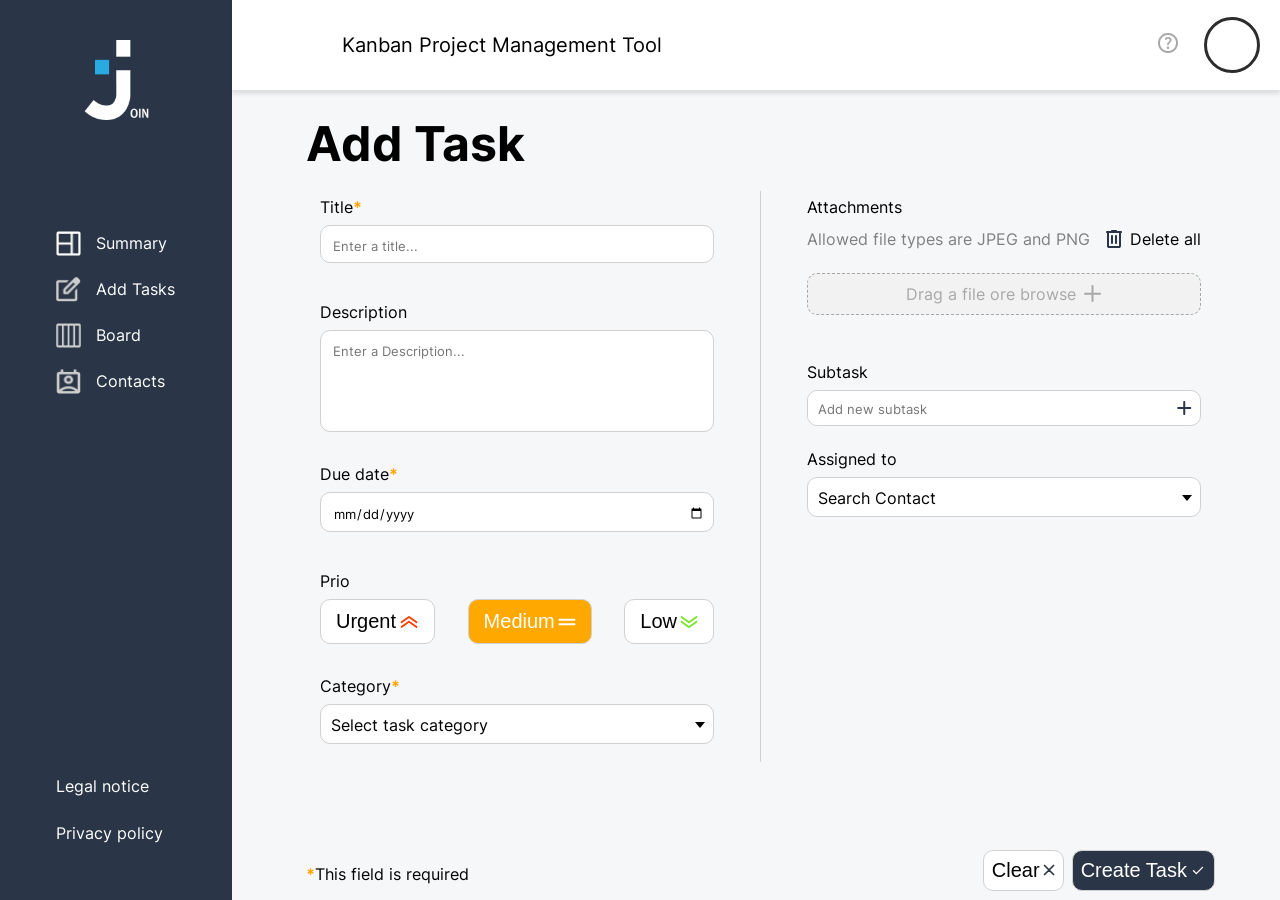
==== addTask.html @ b697b8bb "html tag adjusments" ====
<!DOCTYPE html>
<html lang="en">
<head>
    <meta charset="UTF-8">
    <meta name="viewport" content="width=device-width, initial-scale=1.0">
    <title>Add Task</title>
    <link rel="icon" type="image/x-icon" href="./img/Capa 2.png">
    <link rel="stylesheet" href="./CSS/addTask.css">
    <link rel="stylesheet" href="./CSS/responsiveAddTask.css">
    <link rel="stylesheet" href="./CSS/font.css">
    <link rel="stylesheet" href="./CSS/bluebar.css">
    <link rel="stylesheet" href="./CSS/topbar.css">
    <link rel="stylesheet" href="./CSS/legalPrivacy.css">
    <link rel="stylesheet" href="./CSS/uploadImage.css">
</head>
<body onload="onloadFunction()">
    <footer class="tools-container" w3-include-html="./templates/bluebar.html"></footer>
    <main class="content-container">
        <header class="header-container" w3-include-html="./templates/topbar.html"></header>
        <section class="parent-container">
            <div id="addedToBoard" class="added-to-board d-none">
                <div>Task added to board</div>
                <img src="./img/addTaskImg/board-white.png">
            </div>
            <form onsubmit="validateAndAddTask(); return false" class="main-container-task">
                <div class="aot-task-container">
                    <div class="add-task-title">Add Task</div>
                </div>
                <section class="main-container-task-one-two">
                    <div class="add-task-set-up-one-container">
                        <section class="add-task-set-up-one">
                            <fieldset class="inputs-flex">
                                <label>Title<b style="color: orange;">*</b></label>
                                <input id="taskTitle" placeholder="Enter a title..." minlength="4"
                                       class="task-input-field" onkeyup="clearTitleError()">
                                <div id="correctTitle" class="correct-incorrect"></div>
                            </fieldset>
                            <fieldset class="inputs-flex">
                                <label>Description</label>
                                <textarea style="height: 80px; resize: none;" id="taskDescription"
                                    placeholder="Enter a Description..." minlength="4" class="task-input-field"
                                    id="description"></textarea>
                            </fieldset>
                            <fieldset class="inputs-flex">
                                <label>Due date<b style="color: orange;">*</b></label>
                                <input id="date" type="date" class="task-input-field date" onchange="clearDateError()">
                                <div id="correctDate" class="correct-incorrect"></div>
                            </fieldset>
                            <fieldset class="inputs-flex">
                                <label>Prio</label>
                                <section class="button-prio-width">
                                    <button onclick="addPrioEventListeners(); changeColor(this)" id="urgentButton"
                                        type="button" class="button-prio">
                                        <div class="center">
                                            <div class="button-txt-img">Urgent
                                                <svg class="prio-photos" width="18" height="12" viewBox="0 0 18 12"
                                                    fill="none" xmlns="http://www.w3.org/2000/svg">
                                                    <g clip-path="url(#clip0_75609_16177)">
                                                        <path class="urgentSelected" d="M9.00002 4.75476C9.19945 4.75443 9.39372 4.81633 9.55427 4.93137L17.1228 10.3653C17.2212 10.4361 17.3044 10.525 17.3675 10.627C17.4307 10.7291 17.4725 10.8422 17.4907 10.9599C17.5273 11.1977 17.4654 11.4399 17.3184 11.6333C17.1714 11.8266 16.9514 11.9553 16.7068 11.9909C16.4623 12.0266 16.2131 11.9664 16.0143 11.8234L9.00002 6.7925L1.98577 11.8234C1.8873 11.8942 1.77545 11.9454 1.65662 11.9742C1.53779 12.0029 1.4143 12.0086 1.2932 11.9909C1.1721 11.9733 1.05577 11.9326 0.950844 11.8712C0.845915 11.8099 0.754446 11.729 0.681662 11.6333C0.608878 11.5375 0.556201 11.4288 0.52664 11.3132C0.49708 11.1977 0.491215 11.0776 0.509379 10.9599C0.527545 10.8422 0.569382 10.7291 0.632508 10.627C0.695632 10.525 0.778805 10.4361 0.87728 10.3653L8.44577 4.93137C8.60631 4.81633 8.80059 4.75443 9.00002 4.75476Z" />
                                                        <path class="urgentSelected" d="M9.00002 -0.000121266C9.19945 -0.000455511 9.39372 0.0614475 9.55427 0.176482L17.1228 5.61045C17.3216 5.75336 17.454 5.96724 17.4907 6.20502C17.5273 6.4428 17.4654 6.68501 17.3184 6.87837C17.1714 7.07173 16.9514 7.20039 16.7068 7.23606C16.4623 7.27173 16.2131 7.21147 16.0143 7.06856L9.00002 2.03761L1.98577 7.06856C1.78689 7.21147 1.53777 7.27173 1.2932 7.23606C1.04863 7.20039 0.828657 7.07173 0.681662 6.87837C0.534667 6.68501 0.472695 6.4428 0.509379 6.20502C0.546065 5.96723 0.678402 5.75336 0.87728 5.61044L8.44577 0.176482C8.60631 0.0614474 8.80059 -0.000455546 9.00002 -0.000121266Z" />
                                                    </g>
                                                    <defs>
                                                        <clipPath id="clip0_75609_16177">
                                                            <rect width="17" height="12" fill="white"
                                                                transform="translate(17.5 12) rotate(-180)" />
                                                        </clipPath>
                                                    </defs>
                                                </svg>
                                            </div>
                                        </div>
                                    </button>
                                    <button onclick="addPrioEventListeners(); changeColor(this)" id="mediumButton"
                                        type="button" class="button-prio orange-background mediumSelected">
                                        <div class="center">
                                            <div class="button-txt-img">Medium
                                                <svg width="18" height="8" viewBox="0 0 18 8" fill="none"
                                                    xmlns="http://www.w3.org/2000/svg">
                                                    <path class="mediumSelected" d="M16.5685 7.16658L1.43151 7.16658C1.18446 7.16658 0.947523 7.06773 0.772832 6.89177C0.598141 6.71581 0.5 6.47716 0.5 6.22831C0.5 5.97947 0.598141 5.74081 0.772832 5.56485C0.947523 5.38889 1.18446 5.29004 1.43151 5.29004L16.5685 5.29004C16.8155 5.29004 17.0525 5.38889 17.2272 5.56485C17.4019 5.74081 17.5 5.97947 17.5 6.22831C17.5 6.47716 17.4019 6.71581 17.2272 6.89177C17.0525 7.06773 16.8155 7.16658 16.5685 7.16658Z" />
                                                    <path class="mediumSelected" d="M16.5685 2.7098L1.43151 2.7098C1.18446 2.7098 0.947523 2.61094 0.772832 2.43498C0.598141 2.25902 0.5 2.02037 0.5 1.77152C0.5 1.52268 0.598141 1.28403 0.772832 1.10807C0.947523 0.932105 1.18446 0.833252 1.43151 0.833252L16.5685 0.833252C16.8155 0.833252 17.0525 0.932105 17.2272 1.10807C17.4019 1.28403 17.5 1.52268 17.5 1.77152C17.5 2.02037 17.4019 2.25902 17.2272 2.43498C17.0525 2.61094 16.8155 2.7098 16.5685 2.7098Z" />
                                                </svg>
                                            </div>
                                        </div>
                                    </button>
                                    <button onclick="addPrioEventListeners(); changeColor(this)" id="lowButton"
                                        type="button" class="button-prio">
                                        <div class="center">
                                            <div class="button-txt-img">Low
                                                <svg width="18" height="12" viewBox="0 0 18 12" fill="none"
                                                    xmlns="http://www.w3.org/2000/svg">
                                                    <g clip-path="url(#clip0_75609_16171)">
                                                        <path class="lowSelected" d="M8.99998 7.24524C8.80055 7.24557 8.60628 7.18367 8.44574 7.06863L0.877242 1.63467C0.778768 1.56391 0.695595 1.47498 0.632471 1.37296C0.569347 1.27094 0.527508 1.15784 0.509344 1.0401C0.472658 0.802317 0.53463 0.560105 0.681625 0.366747C0.828621 0.17339 1.0486 0.0447247 1.29317 0.00905743C1.53773 -0.0266099 1.78686 0.0336422 1.98574 0.176559L8.99998 5.2075L16.0142 0.17656C16.1127 0.105795 16.2245 0.0545799 16.3434 0.02584C16.4622 -0.00289994 16.5857 -0.00860237 16.7068 0.00905829C16.8279 0.0267189 16.9442 0.0673968 17.0492 0.128769C17.1541 0.190142 17.2456 0.271007 17.3183 0.366748C17.3911 0.462489 17.4438 0.571231 17.4734 0.686765C17.5029 0.802299 17.5088 0.922362 17.4906 1.0401C17.4725 1.15784 17.4306 1.27094 17.3675 1.37296C17.3044 1.47498 17.2212 1.56391 17.1227 1.63467L9.55423 7.06863C9.39369 7.18367 9.19941 7.24557 8.99998 7.24524Z" />
                                                        <path class="lowSelected" d="M8.99998 12.0001C8.80055 12.0005 8.60628 11.9386 8.44574 11.8235L0.877242 6.38955C0.678366 6.24664 0.546029 6.03276 0.509344 5.79498C0.472658 5.5572 0.53463 5.31499 0.681625 5.12163C0.828621 4.92827 1.0486 4.79961 1.29317 4.76394C1.53773 4.72827 1.78686 4.78853 1.98574 4.93144L8.99998 9.96239L16.0142 4.93144C16.2131 4.78853 16.4622 4.72827 16.7068 4.76394C16.9514 4.79961 17.1713 4.92827 17.3183 5.12163C17.4653 5.31499 17.5273 5.5572 17.4906 5.79498C17.4539 6.03276 17.3216 6.24664 17.1227 6.38956L9.55423 11.8235C9.39369 11.9386 9.19941 12.0005 8.99998 12.0001Z" />
                                                    </g>
                                                    <defs>
                                                        <clipPath id="clip0_75609_16171">
                                                            <rect width="17" height="12" fill="white"
                                                                transform="translate(0.5)" />
                                                        </clipPath>
                                                    </defs>
                                                </svg>
                                            </div>
                                        </div>
                                    </button>
                                </section>
                            </fieldset>
                            <fieldset class="inputs-flex">
                                <label>Category<b style="color: orange;">*</b></label>
                                <div class="drop-down pointer">
                                    <div class="select" id="selectCategoryContainer">
                                        <span class="selected" id="selectCategory">Select task category</span>
                                        <div class="caret"></div>
                                    </div>
                                    <ul class="menu" id="categoryMenu">
                                        <li onclick="selectCategory('Technical Task')">Technical Task</li>
                                        <li onclick="selectCategory('User Story')">User Story</li>
                                        <li onclick="selectCategory('Design')">Design</li>
                                    </ul>
                                </div>
                                <div id="correctCategory" class="correct-incorrect"></div>
                            </fieldset>
                        </section>
                    </div>
                    <div class="seperate-container">
                    </div>
                    <div class="add-task-set-up-two-container">
                    <section class="add-task-set-up-two">
                        <fieldset class="inputs-flex">
                            <section>
                                <label>Attachments</label>
                                <div class="attachments-info">
                                    <p>Allowed file types are JPEG and PNG</p>
                                    <div class="delete-img-cotainer" onclick="deleteAllImages()">
                                        <img src="./img/delete_img.svg">
                                        <d class="attachments-delete">Delete all</d>
                                    </div>
                                </div>
                            </section>
                                <input id="fileUpload" type="file" class="none" accept="image/*"> 
                                <div class="drop-area" id="dropZone">
                                    <d>Drag a file ore browse</d>
                                    <img class="plus-button" src="./img/plus.svg" onclick="fileUpload.click()">
                                </div>
                                <fieldset class="inputs-flex" id="gallery"></fieldset>
                            </section>         
                            <fieldset class="inputs-flex">
                                <label>Subtask</label>
                                <section class="input-with-img">
                                    <div style="display: flex; align-items: center; width: 100%;">
                                        <input placeholder="Add new subtask" class="task-input-with-img"
                                            oninput="onInputChange()" id="inputFieldSubtask">
                                        <img src="./img/addTaskImg/plus.svg" class="input-field-svg" id="plusImg">
                                    </div>
                                    <div class="check-cross-position" id="closeOrAccept">
                                        <button type="button" class="button-transparacy">
                                            <img onclick="clearSubtaskInput()" src="./img/addTaskImg/close.svg"
                                                class="subtaskButtons" alt="close">
                                        </button>
                                        <button type="button" class="button-transparacy">
                                            <img onclick="addSubtask()" src="./img/addTaskImg/checkBlack.svg"
                                                class="subtaskButtons" alt="accept">
                                        </button>
                                    </div>
                                </section>
                                <div class="subtask-container" id="subtasksContainer"></div>
                            </fieldset>
                            <fieldset class="inputs-flex">
                                <label>Assigned to</label>
                                <div class="drop-down pointer">
                                    <div class="select">
                                        <span class="selected" id="selectContact">Search Contact</span>
                                        <div class="caret"></div>
                                    </div>
                                    <ul class="menu" id="contactList"></ul>
                                </div>
                                <div class="bubble-setup">
                                    <div id="contactsDisplayBubble" class="assigned-contacts-container"></div>
                                </div>
                            </fieldset>
                        </fieldset>
                    </div>
                </section>
                <section class="button-end-process-container">
                    <span><b style="color: orange;">*</b>This field is required</span>
                    <div class="creat-and-close-buttons">
                        <button type="button" class="color-white-button clear-button" onclick="removeAllInput()">
                            <div class="button-txt-img">Clear<img src="./img/addTaskImg/close.svg" class="close-svg">
                            </div>
                        </button>
                        <button id="addTaskButton" class="color-blue-button" type="submit">
                            <div class="button-txt-img">Create Task <img src="./img/addTaskImg/check.svg" class="check-svg">
                            </div>
                        </button>
                    </div>
                </section>
            </form>
        </section>
    </main>
    <section id="imageModal" class="image-modal">
        <span id="closeModal">&times;</span>
        <div class="image-container-modal">
            <img id="modalImage">
            <div class="modal-controls">
                <div>
                    <div class="modal-info"></div>
                    <div class="modal-buttons">
                        <img class="prev-img-modal" src="./img/arrow_right.png" alt="Delete" onclick="prevImage()">
                        <img class="traschcan-img-modal" src="./img/trash.svg" alt="Delete" onclick="deleteCurrentImage()">
                        <img class="next-img-modal" src="./img/arrow_left.png" alt="Delete" onclick="nextImage()">
                    </div>
                </div>
                <div class="image-info">
                    <p>Name: <span id="modalImageName"></span></p> 
                    <p>Size: <span id="modalImageSize"></span></p>
                </div>
            </div>
        </div>
    </section>
</body>
<script src="./JS/storage.js"></script>
<script src="./JS/include.js"></script>
<script src="./JS/logout.js"></script>
<script src="./JS/topbar.js"></script>  
<script src="./JS/addTaskEventlistener.js"></script>
<script src="./JS/addTask.js"></script>
<script src="./JS/addTaskHtml.js"></script>
<script src="./JS/summary.js"></script>
<script src="./JS/uploadImage.js"></script>
</html>
---- CSS/addTask.css ----
body {
    margin: 0px;
    padding: 0px;
    background-color: rgb(246, 247, 249);
    background-color: rgb(246, 247, 249);
    display: flex;
    font-family: "Inter", sans-serif;
    box-sizing: border-box;
}

.assign-contact-checkbox {
    appearance: none;
    -webkit-appearance: none;
    -moz-appearance: none;
    width: 16px;
    height: 16px;
    background-color: white;
    border: 2px solid #2A3647;
    border-radius: 4px;
    cursor: pointer;
    position: relative;
    display: inline-block;
}

.assign-contact-checkbox:checked {
    background-color: #2A3647;
    border: 2px solid white;
}

.assign-contact-checkbox:checked::after {
    content: "";
    position: absolute;
    bottom: 2px;
    left: 6px;
    width: 6px;
    height: 15px;
    border: solid white;
    border-width: 0 2px 2px 0;
    transform: rotate(45deg);
}

.content-container {
    height: 100vh;
    width: calc(100vw - 232px);
    margin-left: 232px;
}

.parent-container {
    box-sizing: border-box;
    background-color: #F6F7F8;
    height: 90%;
    display: flex;
    justify-content: center;
}

.main-container-task {
    width: 100%;
    display: flex;
    flex-direction: column;
    gap: 18px;
}

.added-to-board {
    background-color: #2A3547;
    color: white;
    border-radius: 20px;
    height: 74px;
    position: absolute;
    top: 45%;
    z-index: 1;
    display: flex;
    align-items: center;
    width: 300px;
    justify-content: center;
    gap: 16px;
    font-size: 20px;
}

.added-to-board img {
    width: 22px;
    height: 26px;
}

.aot-task-container {
    width: 80%;
    height: 15%;
    display: flex;
    align-items: center;
    margin: 24px 65px 0 74px;
}

.aot-task-container-small {
    margin: 24px 0 32px 46px;
}

.inputs-flex {
    display: flex;
    flex-direction: column;
    gap: 8px;
}

.main-container-task-one-two,
.main-container-task-one-two-small {
    display: flex;
    gap: 32px;
    margin: 0 65px 0 74px;
}

.button-end-process-container,
.button-end-process-container-small {
    box-sizing: border-box;
    height: 10%;
    display: flex;
    align-items: center;
    justify-content: space-between;
    margin: 70px 65px 24px 74px;
}

.button-end-process-container-small {
    margin: 0px 65px 0px 74px;
    height: 70px;
}

.add-task-set-up-one-container {
    width: 50%;
    display: flex;
    gap: 16px
}

.seperate-container {
    background-color: rgb(209, 209, 209);
    width: 1px;
}

.add-task-set-up-two-container {
    width: 50%;
}

.add-task-title {
    font-size: 48px;
    font-weight: 700;
}

.add-task-set-up-one {
    width: 100%;
    display: flex;
    flex-direction: column;
    gap: 16px;
}

.task-input-field {
    padding: 12px 8px 8px 12px;
    border-radius: 10px;
    border: 1px solid rgb(209, 209, 209);
    font-family: 'Inter';
}

.add-task-set-up-two {
    width: 100%;
    display: flex;
    flex-direction: column;
    gap: 24px;
}

.button-prio-width {
    width: 100%;
    display: flex;
    justify-content: space-between;
    flex-wrap: wrap;
}

.button-prio {
    background-color: white;
    padding: 10px 15px 10px 15px;
    border: 1px solid rgb(209, 209, 209);
    border: 1px solid rgb(209, 209, 209);
    border-radius: 10px;
    cursor: pointer;
    gap: 8px;
    min-width: 88px;

}

.pointer {
    cursor: pointer;
}

.prio-photos {
    width: 20px;
}

.center {
    display: flex;
    align-items: center;
    justify-content: center;
}

.button-txt-img {
    display: flex;
    align-items: center;
    gap: 3px;
    font-size: clamp(1rem, 0.585rem + 1.329vi, 1.25rem);
}

.color-blue-button:hover {
    background-color: #29ABE2;
    box-shadow: 0px 4px 4px 0px rgba(0, 0, 0, 0.2);
}

.color-white-button {
    background-color: white;
    color: black;
    border: 1px solid rgb(209, 209, 209);
    border: 1px solid rgb(209, 209, 209);
    padding: 8px 8px 8px 8px;
    cursor: pointer;
    border-radius: 10px;
}

.color-blue-button {
    background-color: rgb(42, 54, 71);
    background-color: rgb(42, 54, 71);
    color: white;
    border: 1px solid rgb(209, 209, 209);
    border: 1px solid rgb(209, 209, 209);
    padding: 8px 8px 8px 8px;
    cursor: pointer;
    border-radius: 10px;
    border-radius: 10px;
}

.color-white-button:hover {
    border-color: #29ABE2;
    box-shadow: 0px 4px 4px 0px rgba(0, 0, 0, 0.2);
}

.check-svg {
    width: 16px;
}

.close-svg {
    width: 12px;
}

.bubble-setup {
    display: flex;
}

.drop-down {
    position: relative;
}

.drop-down * {
    box-sizing: border-box;
}

.select {
    background-color: rgb(255, 255, 255);
    padding: 10px 8px 8px 10px;
    border-radius: 10px;
    border: 1px solid rgb(209, 209, 209);
    border: 1px solid rgb(209, 209, 209);
    display: flex;
    justify-content: space-between;
    align-items: center;
}

.caret {
    width: 0;
    height: 0px;
    border-left: 5px solid transparent;
    border-right: 5px solid transparent;
    border-top: 6px solid rgb(0, 0, 0);
}

.createRotate {
    transform: rotate(180deg);
}

.menu {
    list-style: none;
    padding: 0.2em 0.5em;
    border: 1px solid rgb(209, 209, 209);
    border: 1px solid rgb(209, 209, 209);
    box-shadow: 0 0.5em 1em rgba(0, 0, 0, 0.2);
    border-radius: 10px;
    color: rgb(0, 0, 0);
    position: absolute;
    top: 2.43em;
    width: 100%;
    background-color: rgb(255, 255, 255);
    display: none;
    transition: 0.5s;
    z-index: 1;
    overflow-y: auto;
    max-height: 164px;
}

.selectClicked {
    box-shadow: 0 0.5em 1em rgba(0, 0, 0, 0.2)
}

.menu li {
    cursor: pointer;
}

.menu li:hover {
    background-color: rgba(0, 0, 0, 0.021);
}

.active {
    background: rgba(235, 234, 234, 0.87);
}

.menu-open {
    display: block;
    opacity: 1;
    min-height: 96px;
}

::-webkit-scrollbar {
    width: 4px;
    border-radius: 4px;
}

::-webkit-scrollbar-track {
    background: #F6F7F8;
}

::-webkit-scrollbar-thumb {
    background: #A8A8A8;
    border-radius: 4px;
}

::-webkit-scrollbar-thumb:hover {
    background: #29ABE2;
    border-radius: 4px;
}

.input-with-img {
    border-radius: 10px;
    background-color: rgb(255, 255, 255);
    border: 1px solid rgb(209, 209, 209);
    border: 1px solid rgb(209, 209, 209);
    display: flex;
    align-items: center;
}

.input-with-img:focus-within {
    border: solid 2px black;
}

.task-input-with-img {
    width: 96%;
    padding: 10px 8px 8px 10px;
    border-radius: 10px;
    border-width: 0px 0px 0px 0px;
    outline: unset;
    font-family: 'Inter';
}

.input-field-svg {
    margin-right: 2%;
}

.check-cross-position {
    width: 80px;
    display: flex;
    flex-direction: row;
    align-items: center;
    justify-content: center;
    display: none;
}

.subtaskButtons {
    cursor: pointer;
}

.button-transparacy {
    background-color: transparent;
    border: transparent;
}

.name-initial {
    display: flex;
    align-items: center;
    gap: 4px;
    margin-top: 2px;
    margin-bottom: 2px;
}

.contact-boarder,
.contact-boarder-edittask {
    margin-bottom: 2px;
    display: flex;
    justify-content: space-between;
    align-items: center;
    box-sizing: border-box;
    padding: 6px;
    border-radius: 6px;
}

.contact-boarder:hover,
.contact-boarder-edittask:hover {
    background-color: lightgrey;
}

.circle-initial,
.circle-initial-edittask {
    width: 30px;
    height: 30px;
    border-radius: 16px;
    display: flex;
    justify-content: center;
    align-items: center;
    border: 2px solid white;
}

.initial-style {
    color: white;
    font-size: 12px;
}

.initial-centering {
    display: flex;
    justify-content: center;
    align-items: center;
}

.subtask-container {
    overflow: auto;
}

.subtask-Txt {
    cursor: pointer;
    width: 95%;
    margin: 2px;
    display: flex;
    gap: 8px;
    justify-content: space-between;
}

.subtask-Txt:hover {
    background-color: rgba(0, 0, 0, 0.04);
}

.bubble-initial {
    width: 30px;
    height: 30px;
    border-radius: 16px;
    display: flex;
    justify-content: center;
    align-items: center;
}

.creat-and-close-buttons {
    display: flex;
    gap: 8px;
    margin-bottom: 8px;
}

.assigned-contacts-container {
    display: flex;
    gap: 8px;
}

.subtask-Txt .delete-edit {
    opacity: 0;
    transition: opacity 0.2s ease;
}

.subtask-Txt:hover .delete-edit {
    opacity: 1;
}

.lowSelected,
.lowSelectedEdit {
    background-color: rgb(122, 226, 41);
    color: #FFFFFF;

}

.mediumSelected,
.mediumSelectedEdit {
    background-color: rgb(255, 168, 0);
    color: #FFFFFF;

}

.urgentSelected,
.urgentSelectedEdit {
    background-color: rgb(255, 61, 0);
    color: #FFFFFF;
}

.button-prio svg .urgentSelected {
    fill: #FF3D00;
}

.button-prio svg .mediumSelected {
    fill: rgb(255, 168, 0);
}

.button-prio svg .lowSelected {
    fill: rgb(122, 226, 41);
}

.button-prio.urgentSelected svg .urgentSelected,
.button-prio.mediumSelected svg .mediumSelected,
.button-prio.lowSelected svg .lowSelected {
    fill: #FFFFFF;
}

.orange-background {
    background-color: rgb(255, 168, 0);
    color: white;
}

.correct-incorrect {
    font-size: 12px;
}

fieldset {
    border: none;
}

@media(max-width: 531px) {
    .button-prio-width {
        justify-content: space-evenly;
        margin: 1px;
    }
}

@media(max-width: 350px) {
    .button-prio-width {
        flex-wrap: nowrap;
    }
}
---- CSS/responsiveAddTask.css ----
@media (max-width: 1200px) {
    .attachments-info {
        flex-direction: column;
        align-items: flex-start;
    }
}

@media (max-width: 1024px) {
    .parent-container {
        width: 100vw;
    }

    .button-end-process-container {
        margin-bottom: 10%;
    }
}

@media (max-width: 900px) {
    .main-container-task-one-two {
        margin-bottom: unset;
        margin-top: unset;
        align-items: flex-start;
        width: unset;
        flex-direction: column;
        justify-content: flex-start;
        height: calc(100vh - 54%);
        overflow-x: scroll;
        padding: 0 16px;
        margin: unset;
    }

    .main-container-task-one-two-small {
        flex-direction: column;
        margin: 0 48px !important;
        gap: unset !important;
    }

    .button-end-process-container {
        position: sticky;
        bottom: 10%;
        padding-left: 12px;
        padding-right: 12px;
        background-color: #F6F7F8;
        margin: unset;
        flex-direction: column;
    }

    .add-task-set-up-one-container,
    .add-task-set-up-two-container {
        width: 100% !important;
    }

    .aot-task-container {
        margin: 24px 16px 0;
        width: unset;
    }

    .aot-task-container-small {
        width: unset;
        height: unset;
        margin: 32px 0 32px 32px;
    }

    .seperate-container {
        display: none;
    }
}
---- CSS/font.css ----
/* inter-100 - latin */
@font-face {
    font-display: swap;
    /* Check https://developer.mozilla.org/en-US/docs/Web/CSS/@font-face/font-display for other options. */
    font-family: 'Inter';
    font-style: normal;
    font-weight: 100;
    src: url('./fonts/inter-v13-latin-100.woff2') format('woff2');
    /* Chrome 36+, Opera 23+, Firefox 39+, Safari 12+, iOS 10+ */
}

/* inter-200 - latin */
@font-face {
    font-display: swap;
    /* Check https://developer.mozilla.org/en-US/docs/Web/CSS/@font-face/font-display for other options. */
    font-family: 'Inter';
    font-style: normal;
    font-weight: 200;
    src: url('./fonts/inter-v13-latin-200.woff2') format('woff2');
    /* Chrome 36+, Opera 23+, Firefox 39+, Safari 12+, iOS 10+ */
}

/* inter-300 - latin */
@font-face {
    font-display: swap;
    /* Check https://developer.mozilla.org/en-US/docs/Web/CSS/@font-face/font-display for other options. */
    font-family: 'Inter';
    font-style: normal;
    font-weight: 300;
    src: url('./fonts/inter-v13-latin-300.woff2') format('woff2');
    /* Chrome 36+, Opera 23+, Firefox 39+, Safari 12+, iOS 10+ */
}

/* inter-regular - latin */
@font-face {
    font-display: swap;
    /* Check https://developer.mozilla.org/en-US/docs/Web/CSS/@font-face/font-display for other options. */
    font-family: 'Inter';
    font-style: normal;
    font-weight: 400;
    src: url('./fonts/inter-v13-latin-regular.woff2') format('woff2');
    /* Chrome 36+, Opera 23+, Firefox 39+, Safari 12+, iOS 10+ */
}

/* inter-500 - latin */
@font-face {
    font-display: swap;
    /* Check https://developer.mozilla.org/en-US/docs/Web/CSS/@font-face/font-display for other options. */
    font-family: 'Inter';
    font-style: normal;
    font-weight: 500;
    src: url('./fonts/inter-v13-latin-500.woff2') format('woff2');
    /* Chrome 36+, Opera 23+, Firefox 39+, Safari 12+, iOS 10+ */
}

/* inter-600 - latin */
@font-face {
    font-display: swap;
    /* Check https://developer.mozilla.org/en-US/docs/Web/CSS/@font-face/font-display for other options. */
    font-family: 'Inter';
    font-style: normal;
    font-weight: 600;
    src: url('./fonts/inter-v13-latin-600.woff2') format('woff2');
    /* Chrome 36+, Opera 23+, Firefox 39+, Safari 12+, iOS 10+ */
}

/* inter-700 - latin */
@font-face {
    font-display: swap;
    /* Check https://developer.mozilla.org/en-US/docs/Web/CSS/@font-face/font-display for other options. */
    font-family: 'Inter';
    font-style: normal;
    font-weight: 700;
    src: url('./fonts/inter-v13-latin-700.woff2') format('woff2');
    /* Chrome 36+, Opera 23+, Firefox 39+, Safari 12+, iOS 10+ */
}

/* inter-800 - latin */
@font-face {
    font-display: swap;
    /* Check https://developer.mozilla.org/en-US/docs/Web/CSS/@font-face/font-display for other options. */
    font-family: 'Inter';
    font-style: normal;
    font-weight: 800;
    src: url('./fonts/inter-v13-latin-800.woff2') format('woff2');
    /* Chrome 36+, Opera 23+, Firefox 39+, Safari 12+, iOS 10+ */
}

/* inter-900 - latin */
@font-face {
    font-display: swap;
    /* Check https://developer.mozilla.org/en-US/docs/Web/CSS/@font-face/font-display for other options. */
    font-family: 'Inter';
    font-style: normal;
    font-weight: 900;
    src: url('./fonts/inter-v13-latin-900.woff2') format('woff2');
    /* Chrome 36+, Opera 23+, Firefox 39+, Safari 12+, iOS 10+ */
}
---- CSS/bluebar.css ----
.tools-container {
    width: 232px;
    height: 100vh;
    position: fixed;
    background-color: #2A3647;
    display: flex;
    flex-direction: column;
    align-items: center;
    padding-top: 40px;
    font-size: 16px;
    font-weight: 400;
    color: white;
    box-sizing: border-box;
    z-index: 2;
}


.join-icon {
    width: 65px;
    height: 80px;
    margin-bottom: 100px;
}


.tools-box {
    display: flex;
    justify-content: center;
    width: 100%;
}


.menu-tools-container {
    box-sizing: border-box;
    width: 100%;
    display: flex;
    flex-direction: column;
}


.menu-tool {
    color: white;
    box-sizing: border-box;
    display: flex;
    gap: 15px;
    align-items: center;
    height: 46px;
    text-decoration: none;
}

.menu-tool img {
    padding-left: 56px;
}


.menu-tool:hover,
.menu-tool-bottom:hover {
    background-color: #091931;
    cursor: pointer;
}

.menu-tool-bottom {
    height: 35px;
    padding-left: 56px;
    display: flex;
    align-items: center;
}

.menu-img {
    width: 25px;
    height: 25px;
}


.policy-container {
    box-sizing: border-box;
    display: flex;
    flex-direction: column;
    align-items: center;
    justify-content: flex-end;
    padding-bottom: 50px;
    gap: 12px;
    color: rgba(168, 168, 168, 1);
    font-weight: 400;
    font-size: 16px;
    width: 100%;
    flex: 1;
}

a {
    text-align: left;
}

a:hover {
    color: #29ABE2;
    cursor: pointer;
}

.d-none {
    display: none;
}

@media (max-width: 1024px) {
    .join-icon {
        display: none;
    }

    .content-container {
        height: 100vh;
        margin: unset;
    }

    .tools-container {
        padding-top: unset;
        justify-content: center;
        width: 100vw;
        height: 10%;
        position: fixed;
        bottom: 0;
        font-size: 14px;
        text-align: center;
        align-items: stretch;
    }

    .tools-box {
        height: 100%;
        align-items: center;
    }

    .menu-tools-container {
        flex-direction: row;
        justify-content: space-evenly;
        height: 100%;
        align-items: center;
    }

    .menu-tool {
        flex-direction: column;
        justify-content: center;
        align-items: center;
        gap: 8px;
        height: 90%;
        font-size: clamp(0.875rem, 0.75rem + 0.4vi, 1rem);
        width: 86px;
        border-radius: 20px;
    }

    .menu-img {
        height: 24px;
        width: 24px;
    }

    .menu-tool img {
        padding-left: unset;
    }

    .todo {
        height: 110px;
        width: 186px;
        gap: 10px;
    }


}
---- CSS/topbar.css ----
.hide {
    display: none;
    width: 32px;
    height: 40px;
}

.header-container {
    box-sizing: border-box;
    width: 100%;
    height: 10%;
    display: flex;
    justify-content: space-between;
    align-items: center;
    padding-left: 110px;
    padding-right: 20px;
    font-weight: 400;
    font-size: 20px;
    background-color: white;
    box-shadow: 0px 4px 4px 0px rgba(0, 0, 0, 0.10);
    position: relative;
    z-index: 3;
}


.help-icon:hover {
    width: 38px;
    height: 38px;
    cursor: pointer;
}


.help-container {
    display: flex;
    align-items: center;
    gap: 20px;
}


.user-initials-container {
    width: 50px;
    height: 50px;
    border: 3px solid #2C2C2C;
    border-radius: 50%;
    display: flex;
    justify-content: center;
    align-items: center;
    color: #29ABE2;
    font-size: 20px;
    font-weight: 700;
}


.user-initials-container:hover {
    background-color: #E2E6EC;
    cursor: pointer;
}

.log-out-container {
    color: white;
    position: absolute;
    top: 100%;
    right: 2%;
    display: flex;
    flex-direction: column;
    gap: 30px;
    background-color: #2A3647;
    padding: 16px;
    border-top-left-radius: 20px;
    border-bottom-left-radius: 20px;
    border-bottom-right-radius: 20px;
    position: absolute;
    z-index: 1;
}

.d-none {
    display: none;
}

@media (max-width: 1024px) {
    .header-container {
        height: 10%;
        padding-left: 20px;
        width: 100vw;
    }

    .help-container {
        padding-right: unset;
    }

    .kanban-header {
        display: none;
    }

    .show {
        display: unset;
    }
}

@media (max-width: 550px) {

    .user-initials-container {
        width: 30px;
        height: 30px;
        font-size: 12px;
    }
}
---- CSS/legalPrivacy.css ----
.policy-box {
    display: flex;
    flex-direction: column;
    box-sizing: border-box;
    gap: 12px;
    width: 100%;
}

a {
    color: white;
    text-decoration: none;
    color: white;
    font-size: 16px;
}

a:hover {
    color: #29ABE2;
    cursor: pointer;
}

.legal-container {
    display: flex;
    justify-content: center;
    gap: 35px;
    color: rgba(168, 168, 168, 1);
    font-weight: 400;
    font-size: 16px;
}

.help-legal-privacy {
    display: flex;
    flex-direction: column;
    padding:  0 96px;
    height: 100%;
}

.help-headline img {
    height: 32px;

}

.help-legal-privacy-headline {
    box-sizing: border-box;
    display: flex;
    align-items: center;
    justify-content: space-between;
    gap: 30px;
    width: 100%;
    height: 100px;
    margin: 110px 32px 32px 0;
}

.arrow-left:hover {
    cursor: pointer;
}

.headline {
    font-size: 27px;
    font-weight: 700;
    margin-bottom: 16px;
}

.guide-container {
    width: 80%;
}

.guide {
    display: flex;
    margin-bottom: 16px;
}

.guide-info {
    display: flex;
    flex-direction: column;
    margin-left: 35px;
}

.guide-headline {
    font-size: 20px;
    font-weight: 700;
}

.guide-text {
    font-size: 16px;
    font-weight: 400;
}

.text-help {
    font-size: 16px;
    font-weight: 400px;
    margin-bottom: 24px;
    width: 80%;
}

.text-help-guide {
    margin-bottom: 16px;
}

.join {
    color: #29ABE2
}

.scroll {
    overflow-y: scroll;
    height: calc(100vh - 10%);;
    display: flex;
    justify-content: center;
}

.legal-policy-box {
    height: 35px;
    width: 100%;
}

::-webkit-scrollbar {
    width: 4px;
    height: 4px;
    border-radius: 4px;
    padding-right: 4px;
}

::-webkit-scrollbar-track {
    background: #F6F7F8;
}

::-webkit-scrollbar-thumb {
    background: #A8A8A8;
    border-radius: 4px;
}

::-webkit-scrollbar-thumb:hover {
    background: #29ABE2;
    border-radius: 4px;
}

ul {
    margin: 0 0 24px 0;
}

h4 {
    margin: 0;
}

p, h2, h3, ul, li {
    margin: 8px 0;
}

.no-margin {
    margin: unset;
}

.update {
    display: flex;
    justify-content: flex-end;
    padding-bottom: 8px;
}

.h4-privacy-policy {
    margin-top: 16px;
}

.content-privacy-policy {
    height: 100%;
    overflow-x: auto;
    padding-right: 12px;
}

.margin-bottom {
    margin-bottom: 12px;
}

@media (max-width: 1024px) {
    .parent-container {
        width: 100vw;
    }

    .policy-container {
        display: flex;
        flex-direction: column;
        display: none;
    }

    .help-legal-privacy {
        padding: 0 16px;
        width: 90%;
    }

    .help-legal-privacy-headline {
        margin: 48px 32px 32px 0;
        height: unset;
    }

    .join-360 {
        font-size: 38px;
    }

    .text-help {
        width: 100%;
    }

    .scroll {
        height: calc(100vh - 160px);
    }

    .guide-container {
        width: 100%;
    }

    .text-help {
        width: 100%;
    }
}
---- CSS/uploadImage.css ----
.drop-area {
    border: 1px dashed rgb(168, 168, 168);
    border-radius: 10px;
    height: 40px;
    display: flex;
    align-items: center;
    justify-content: center;
    background-color: rgb(242, 242, 242);
    gap: 8px;
    color: rgb(168, 168, 168);
    margin: 8px 0px 8px 0px;
}

.drop-area.dragover {
    background-color: lightblue;
    border-color: blue;
}

.none {
    display: none;
}

.attachments-info {
    display: flex;
    justify-content: space-between;
    align-items: center;
    font-size: 16px;
    color: gray;
    margin-top: 4px;
}

.attachments-delete {
    color: black;
}

.plus-button {
    cursor: pointer;
}

#gallery {
    display: flex;
    flex-direction: initial;
    gap: 8px;
    overflow: auto;
}

.main-image-upload {
    transition: filter 0.3s ease;
    border-radius: 8px;
}

.error-modal {
    position: fixed;
    top: 0;
    left: 0;
    width: 100%;
    height: 100%;
    background-color: rgba(0, 0, 0, 0.5);
    display: none;
    justify-content: center;
    align-items: center;
    z-index: 1000;
}

.error-modal-content {
    background: white;
    padding: 20px;
    border-radius: 8px;
    box-shadow: 0 4px 6px rgba(0, 0, 0, 0.1);
    max-width: 400px;
    text-align: center;
}

#errorMessage {
    margin: 0 0 20px 0;
    font-size: 16px;
    color: #333;
}

#closeErrorModal {
    background: #007bff;
    color: white;
    border: none;
    padding: 10px 20px;
    border-radius: 4px;
    cursor: pointer;
    font-size: 14px;
}

.main-image-upload:hover {
  filter: brightness(0.7);
}

.image-container img{
    width: 104px;
    height: 80px;
    object-fit: cover;
    cursor: pointer;
}

.delete-img-cotainer {
    display: flex;
    gap: 8px;
    justify-content: center;
    align-items: center;
    cursor: pointer;
}

.image-container {
    position: relative;
    display: inline-block;
    border: 1px solid rgb(168, 168, 168);
    background-color: white;
    border-radius: 8px;
}

.main-image {
    display: block;
}

.trashcan-container {
    position: absolute;
    top: 50%;
    right: 50%;
    transform: translate(50%, -50%);
    cursor: pointer;
}

.traschcan-img {
    opacity: 0;
    transition: opacity 0.3s ease;
}

.trashcan-container img{
    width: auto;
    height: 16px;
}

.trashcan-container:hover {
    background-color: rgb(41, 171, 227);
    border-radius: 100%;
    padding: 4px 4px 0px 4px;
}

.image-container:hover .traschcan-img {
    opacity: 1;
}

.image-name {
    font-size: 16px;
    color: gray;
    white-space: nowrap;
    width: 104px;
    background-color: white;
    position: absolute;
    top: 72%;
}

.image-name-text {
    overflow: hidden;
    text-overflow: ellipsis;
    white-space: nowrap;
    width: 100%;
    margin: 0px;
}

.image-modal {
    display: none;
    position: fixed;
    inset: 0;
    background: rgba(0,0,0,0.85);
    justify-content: center;
    align-items: center;
    z-index: 999;
}

.image-modal img {
    max-width: 90%;
    max-height: 90%;
}

#closeModal {
    position: absolute;
    top: 20px;
    right: 35px;
    font-size: 40px;
    color: white;
    cursor: pointer;
}

.inputs-flex-modal {
    display: flex;
    gap: 8px;
}

.image-container-modal {
    display: flex;
    flex-direction: column;
    align-items: center;
}

.modal-buttons {
    display: flex;
    justify-content: center;
    align-items: center;
    gap: 24px;
    height: 64px;
}

.traschcan-img-modal {
    width: 24px;
    height: 24px;
    cursor: pointer;
}

.prev-img-modal, .next-img-modal {
    width: 24px;
    height: 24px;
    cursor: pointer;
}

.image-info {
    display: flex;
    flex-direction: column;
    align-items: center;
    color: rgb(255, 255, 255);
    height: 64px;
}

.download-button-container {
    display: flex;
    justify-content: center;
    align-items: center;
    height: 64px;
}

.download-button {
    background-color: white;
    color: black;
    border: 1px solid rgb(209, 209, 209);
    border: 1px solid rgb(209, 209, 209);
    padding: 8px 8px 8px 8px;
    cursor: pointer;
    border-radius: 10px;
    font-size: clamp(1rem, 0.585rem + 1.329vi, 1.25rem);
}

.download-button:hover {
    border-color: #29ABE2;
    box-shadow: 0px 4px 4px 0px rgba(0, 0, 0, 0.2);
}

@media(max-width: 1025px) {
    .traschcan-img {
        opacity: 1;
    }
}
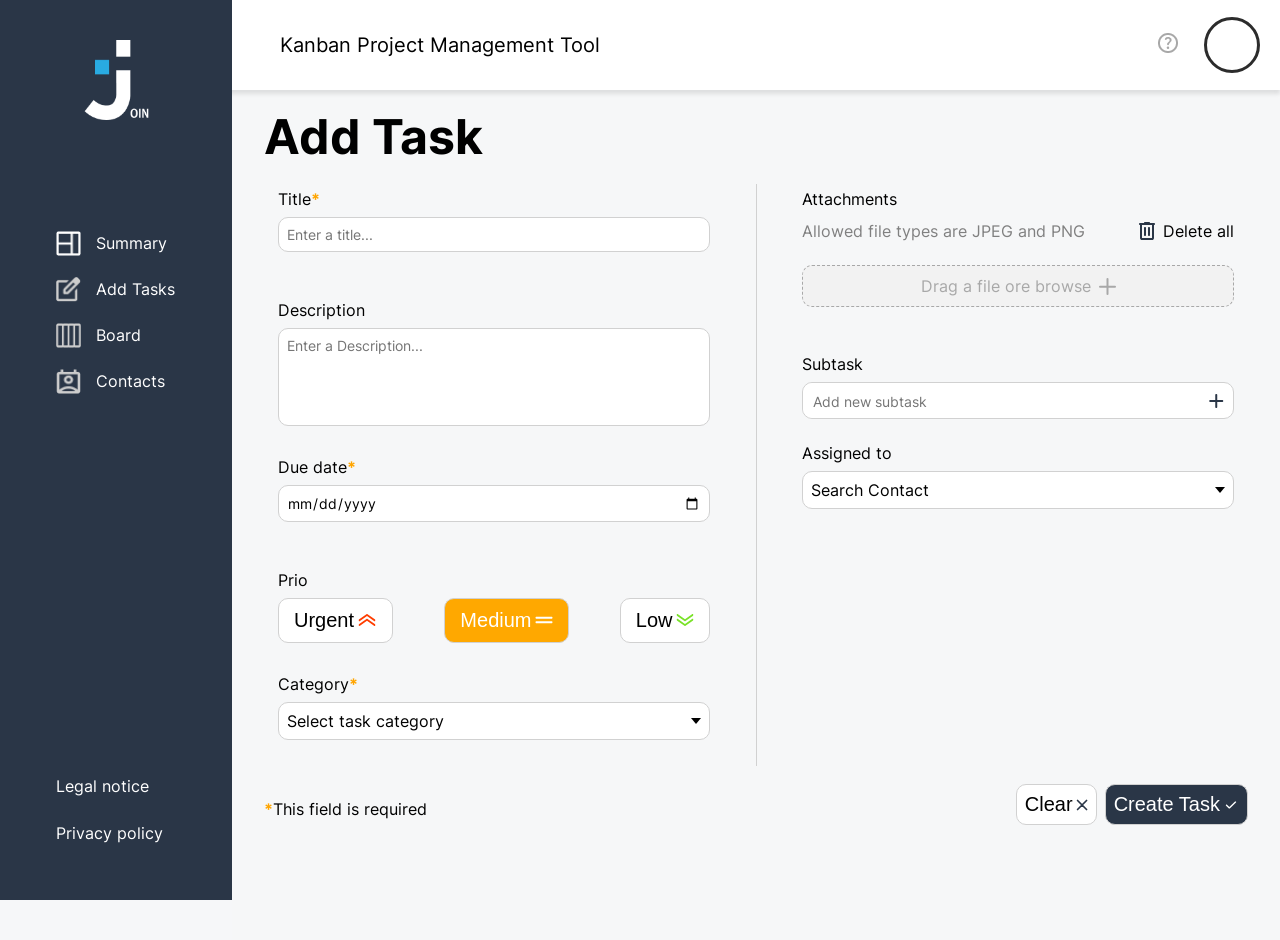
==== commit 903c357d: "header footer and modal adjusments to have correct semantically order (CSS fix needet)" ====
--- a/addTask.html
+++ b/addTask.html
@@ -14,15 +14,34 @@
     <link rel="stylesheet" href="./CSS/uploadImage.css">
 </head>
 <body onload="onloadFunction()">
-    <footer class="tools-container" w3-include-html="./templates/bluebar.html"></footer>
+    <section id="imageModal" class="image-modal">
+        <span id="closeModal">&times;</span>
+        <div class="image-container-modal">
+            <img id="modalImage">
+            <div class="modal-controls">
+                <div>
+                    <div class="modal-info"></div>
+                    <div class="modal-buttons">
+                        <img class="prev-img-modal" src="./img/arrow_right.png" alt="Delete" onclick="prevImage()">
+                        <img class="traschcan-img-modal" src="./img/trash.svg" alt="Delete" onclick="deleteCurrentImage()">
+                        <img class="next-img-modal" src="./img/arrow_left.png" alt="Delete" onclick="nextImage()">
+                    </div>
+                </div>
+                <div class="image-info">
+                    <p>Name: <span id="modalImageName"></span></p> 
+                    <p>Size: <span id="modalImageSize"></span></p>
+                </div>
+            </div>
+        </div>
+    </section>
+    <header class="header-container" w3-include-html="./templates/topbar.html"></header>
     <main class="content-container">
-        <header class="header-container" w3-include-html="./templates/topbar.html"></header>
         <section class="parent-container">
             <div id="addedToBoard" class="added-to-board d-none">
                 <div>Task added to board</div>
                 <img src="./img/addTaskImg/board-white.png">
             </div>
-            <form onsubmit="validateAndAddTask(); return false" class="main-container-task">
+            <form onsubmit="validateAndAddTask(); return false" novalidate class="main-container-task">
                 <div class="aot-task-container">
                     <div class="add-task-title">Add Task</div>
                 </div>
@@ -152,11 +171,11 @@
                                     </div>
                                     <div class="check-cross-position" id="closeOrAccept">
                                         <button type="button" class="button-transparacy">
-                                            <img onclick="clearSubtaskInput()" src="./img/addTaskImg/close.svg"
+                                            <img onclick="clearSubtaskInput(event)" src="./img/addTaskImg/close.svg"
                                                 class="subtaskButtons" alt="close">
                                         </button>
                                         <button type="button" class="button-transparacy">
-                                            <img onclick="addSubtask()" src="./img/addTaskImg/checkBlack.svg"
+                                            <img onclick="addSubtask(event)" src="./img/addTaskImg/checkBlack.svg"
                                                 class="subtaskButtons" alt="accept">
                                         </button>
                                     </div>
@@ -195,26 +214,7 @@
             </form>
         </section>
     </main>
-    <section id="imageModal" class="image-modal">
-        <span id="closeModal">&times;</span>
-        <div class="image-container-modal">
-            <img id="modalImage">
-            <div class="modal-controls">
-                <div>
-                    <div class="modal-info"></div>
-                    <div class="modal-buttons">
-                        <img class="prev-img-modal" src="./img/arrow_right.png" alt="Delete" onclick="prevImage()">
-                        <img class="traschcan-img-modal" src="./img/trash.svg" alt="Delete" onclick="deleteCurrentImage()">
-                        <img class="next-img-modal" src="./img/arrow_left.png" alt="Delete" onclick="nextImage()">
-                    </div>
-                </div>
-                <div class="image-info">
-                    <p>Name: <span id="modalImageName"></span></p> 
-                    <p>Size: <span id="modalImageSize"></span></p>
-                </div>
-            </div>
-        </div>
-    </section>
+    <footer class="tools-container" w3-include-html="./templates/bluebar.html"></footer>
 </body>
 <script src="./JS/storage.js"></script>
 <script src="./JS/include.js"></script>
--- a/CSS/addTask.css
+++ b/CSS/addTask.css
@@ -48,15 +48,17 @@
 .parent-container {
     box-sizing: border-box;
     background-color: #F6F7F8;
-    height: 90%;
-    display: flex;
-    justify-content: center;
+    height: calc(100% + 40px);
+    display: flex;
+    justify-content: center;
+    align-items: center;
 }
 
 .main-container-task {
     width: 100%;
     display: flex;
     flex-direction: column;
+    align-items: center;
     gap: 18px;
 }
 
@@ -82,15 +84,14 @@
 }
 
 .aot-task-container {
-    width: 80%;
+    width: 1400px;
     height: 15%;
     display: flex;
     align-items: center;
-    margin: 24px 65px 0 74px;
 }
 
 .aot-task-container-small {
-    margin: 24px 0 32px 46px;
+    margin: 24px 0 32px 16px;
 }
 
 .inputs-flex {
@@ -103,7 +104,7 @@
 .main-container-task-one-two-small {
     display: flex;
     gap: 32px;
-    margin: 0 65px 0 74px;
+    width: 1400px;
 }
 
 .button-end-process-container,
@@ -113,12 +114,7 @@
     display: flex;
     align-items: center;
     justify-content: space-between;
-    margin: 70px 65px 24px 74px;
-}
-
-.button-end-process-container-small {
-    margin: 0px 65px 0px 74px;
-    height: 70px;
+    width: 1400px;
 }
 
 .add-task-set-up-one-container {
@@ -149,10 +145,11 @@
 }
 
 .task-input-field {
-    padding: 12px 8px 8px 12px;
+    padding: 8px 8px 8px 8px;
     border-radius: 10px;
     border: 1px solid rgb(209, 209, 209);
     font-family: 'Inter';
+    font-size: 14px;
 }
 
 .add-task-set-up-two {
@@ -256,7 +253,7 @@
 
 .select {
     background-color: rgb(255, 255, 255);
-    padding: 10px 8px 8px 10px;
+    padding: 8px 8px 8px 8px;
     border-radius: 10px;
     border: 1px solid rgb(209, 209, 209);
     border: 1px solid rgb(209, 209, 209);
@@ -357,6 +354,7 @@
     border-width: 0px 0px 0px 0px;
     outline: unset;
     font-family: 'Inter';
+    font-size: 14px;
 }
 
 .input-field-svg {
@@ -418,7 +416,7 @@
 
 .initial-style {
     color: white;
-    font-size: 12px;
+    font-size: 14px;
 }
 
 .initial-centering {
@@ -517,22 +515,21 @@
 }
 
 .correct-incorrect {
-    font-size: 12px;
+    font-size: 14px;
+    height: 8px;
 }
 
 fieldset {
     border: none;
 }
 
-@media(max-width: 531px) {
-    .button-prio-width {
-        justify-content: space-evenly;
-        margin: 1px;
+@media(max-width: 1680px) {
+    .main-container-task-one-two,
+    .main-container-task-one-two-small {
+        width: 100%;
     }
-}
-
-@media(max-width: 350px) {
-    .button-prio-width {
-        flex-wrap: nowrap;
-    }
+    .button-end-process-container,
+    .button-end-process-container-small {
+        width: 100%; 
+    }   
 }
--- a/CSS/responsiveAddTask.css
+++ b/CSS/responsiveAddTask.css
@@ -1,3 +1,16 @@
+@media(max-width: 1680px) {
+    .aot-task-container {
+        width: 100%;
+    }
+    .main-container-task {
+        margin: 16px 32px;
+    }
+    .board-form {
+        width: 100%;
+        height: 100%;
+    }
+}
+
 @media (max-width: 1200px) {
     .attachments-info {
         flex-direction: column;
@@ -20,18 +33,17 @@
         margin-bottom: unset;
         margin-top: unset;
         align-items: flex-start;
-        width: unset;
         flex-direction: column;
         justify-content: flex-start;
         height: calc(100vh - 54%);
         overflow-x: scroll;
         padding: 0 16px;
         margin: unset;
+        width: 100%;
     }
 
     .main-container-task-one-two-small {
         flex-direction: column;
-        margin: 0 48px !important;
         gap: unset !important;
     }
 
@@ -52,11 +64,9 @@
 
     .aot-task-container {
         margin: 24px 16px 0;
-        width: unset;
     }
 
     .aot-task-container-small {
-        width: unset;
         height: unset;
         margin: 32px 0 32px 32px;
     }
@@ -64,4 +74,11 @@
     .seperate-container {
         display: none;
     }
+}
+
+@media(max-width: 531px) {
+    .button-prio-width {
+        justify-content: space-evenly;
+        margin: 1px;
+    }
 }
--- a/CSS/bluebar.css
+++ b/CSS/bluebar.css
@@ -11,7 +11,8 @@
     font-weight: 400;
     color: white;
     box-sizing: border-box;
-    z-index: 2;
+    z-index: 3;
+    top: 0;
 }
 
 
@@ -152,12 +153,10 @@
     .menu-tool img {
         padding-left: unset;
     }
+}
 
-    .todo {
-        height: 110px;
-        width: 186px;
-        gap: 10px;
-    }
-
-
-}+@media (max-width: 600px) {
+    .content-container {
+        height: 90vh;   
+    }  
+} 
--- a/CSS/topbar.css
+++ b/CSS/topbar.css
@@ -5,19 +5,19 @@
 }
 
 .header-container {
+    position: absolute;
     box-sizing: border-box;
     width: 100%;
     height: 10%;
     display: flex;
     justify-content: space-between;
     align-items: center;
-    padding-left: 110px;
+    padding-left: 280px;
     padding-right: 20px;
     font-weight: 400;
     font-size: 20px;
     background-color: white;
     box-shadow: 0px 4px 4px 0px rgba(0, 0, 0, 0.10);
-    position: relative;
     z-index: 3;
 }
 
@@ -101,6 +101,6 @@
     .user-initials-container {
         width: 30px;
         height: 30px;
-        font-size: 12px;
+        font-size: 14px;
     }
 }
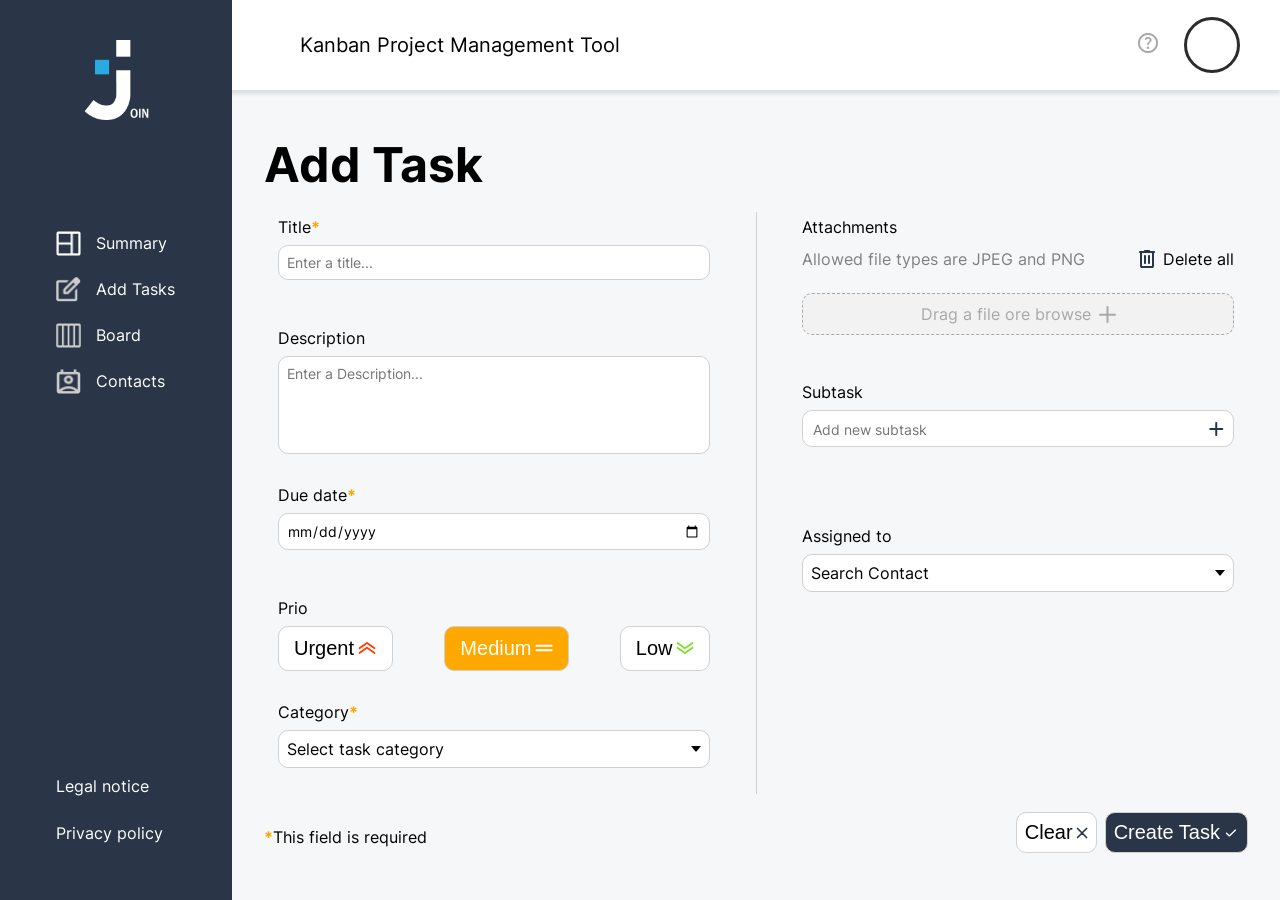
==== commit c60ccd28: "smaller fixes for IHK certificated" ====
--- a/addTask.html
+++ b/addTask.html
@@ -161,7 +161,7 @@
                                 </div>
                                 <fieldset class="inputs-flex" id="gallery"></fieldset>
                             </section>         
-                            <fieldset class="inputs-flex">
+                            <fieldset class="inputs-flex height-subtask">
                                 <label>Subtask</label>
                                 <section class="input-with-img">
                                     <div style="display: flex; align-items: center; width: 100%;">
--- a/CSS/addTask.css
+++ b/CSS/addTask.css
@@ -43,6 +43,7 @@
     height: 100vh;
     width: calc(100vw - 232px);
     margin-left: 232px;
+    overflow: hidden;
 }
 
 .parent-container {
@@ -58,7 +59,8 @@
     width: 100%;
     display: flex;
     flex-direction: column;
-    align-items: center;
+    align-items: flex-start;
+    margin-left: 64px;
     gap: 18px;
 }
 
@@ -176,6 +178,11 @@
     gap: 8px;
     min-width: 88px;
 
+}
+
+.height-subtask {
+    height: 128px;
+    overflow-y: auto;
 }
 
 .pointer {
--- a/CSS/responsiveAddTask.css
+++ b/CSS/responsiveAddTask.css
@@ -21,12 +21,25 @@
 @media (max-width: 1024px) {
     .parent-container {
         width: 100vw;
+        height: 100vh;
     }
 
     .button-end-process-container {
         margin-bottom: 10%;
     }
+
+    .content-container {
+        width: 100%;
+        margin: unset;
+    }
 }
+
+@media (max-height: 1024px) {
+    .parent-container {
+        height: calc(100% + 96px);
+    }
+}
+
 
 @media (max-width: 900px) {
     .main-container-task-one-two {
@@ -37,9 +50,19 @@
         justify-content: flex-start;
         height: calc(100vh - 54%);
         overflow-x: scroll;
-        padding: 0 16px;
+        padding: 0 8px;
         margin: unset;
         width: 100%;
+    }
+
+    .main-container-task {
+        margin: 16px 8px;
+        height: 80vh;
+        gap: 0px;
+    }
+
+    .main-container-task-one-two-small {
+        overflow: auto;
     }
 
     .main-container-task-one-two-small {
@@ -48,7 +71,7 @@
     }
 
     .button-end-process-container {
-        position: sticky;
+        position: fixed;
         bottom: 10%;
         padding-left: 12px;
         padding-right: 12px;
@@ -63,7 +86,7 @@
     }
 
     .aot-task-container {
-        margin: 24px 16px 0;
+        margin: 16px 0px 0px 16px;
     }
 
     .aot-task-container-small {
@@ -74,6 +97,10 @@
     .seperate-container {
         display: none;
     }
+
+    .content-container {
+        height: auto;
+    }
 }
 
 @media(max-width: 531px) {
@@ -81,4 +108,10 @@
         justify-content: space-evenly;
         margin: 1px;
     }
+}
+
+@media (max-width: 800px) {
+    .main-container-task {
+        margin-left: 0px;
+    }
 }
--- a/CSS/bluebar.css
+++ b/CSS/bluebar.css
@@ -105,11 +105,6 @@
         display: none;
     }
 
-    .content-container {
-        height: 100vh;
-        margin: unset;
-    }
-
     .tools-container {
         padding-top: unset;
         justify-content: center;
@@ -120,6 +115,7 @@
         font-size: 14px;
         text-align: center;
         align-items: stretch;
+        top: auto;
     }
 
     .tools-box {
@@ -154,9 +150,3 @@
         padding-left: unset;
     }
 }
-
-@media (max-width: 600px) {
-    .content-container {
-        height: 90vh;   
-    }  
-} 
--- a/CSS/topbar.css
+++ b/CSS/topbar.css
@@ -5,7 +5,7 @@
 }
 
 .header-container {
-    position: absolute;
+    position: fixed;
     box-sizing: border-box;
     width: 100%;
     height: 10%;
@@ -56,19 +56,18 @@
 }
 
 .log-out-container {
-    color: white;
     position: absolute;
-    top: 100%;
-    right: 2%;
+    top: 64px;
+    right: 24px;
+    width: 128px;
     display: flex;
     flex-direction: column;
-    gap: 30px;
+    gap: 20px;
     background-color: #2A3647;
-    padding: 16px;
+    padding: 8px;
     border-top-left-radius: 20px;
     border-bottom-left-radius: 20px;
     border-bottom-right-radius: 20px;
-    position: absolute;
     z-index: 1;
 }
 
@@ -76,11 +75,26 @@
     display: none;
 }
 
+.user-menu-wrapper {
+    position: relative;
+}
+
+.topbar-container {
+    display: flex;
+    justify-content: space-between;
+    align-items: center;
+    padding: 0px 20px;
+    width: 1400px;
+}
+
 @media (max-width: 1024px) {
     .header-container {
         height: 10%;
         padding-left: 20px;
         width: 100vw;
+        position: fixed;
+        top: 0;
+        z-index: 998;
     }
 
     .help-container {
@@ -97,10 +111,14 @@
 }
 
 @media (max-width: 550px) {
-
     .user-initials-container {
         width: 30px;
         height: 30px;
         font-size: 14px;
     }
+    
+    .log-out-container {
+        top: 40px;
+        right: 16px;
+    }
 }
--- a/CSS/legalPrivacy.css
+++ b/CSS/legalPrivacy.css
@@ -36,7 +36,6 @@
 
 .help-headline img {
     height: 32px;
-
 }
 
 .help-legal-privacy-headline {
@@ -47,7 +46,6 @@
     gap: 30px;
     width: 100%;
     height: 100px;
-    margin: 110px 32px 32px 0;
 }
 
 .arrow-left:hover {
@@ -100,10 +98,26 @@
     color: #29ABE2
 }
 
-.scroll {
-    overflow-y: scroll;
-    height: calc(100vh - 10%);;
-    display: flex;
+.scroll-help {
+    height: calc(100vh - 10%);
+    display: flex;
+    justify-content: center;
+    overflow: auto;
+}
+
+.scroll-imprint {
+    height: calc(100vh - 10%);
+    display: flex;
+    justify-content: center;
+    overflow: auto;
+}
+
+.content-container-legal {
+    height: 100vh;
+    width: calc(100vw - 232px);
+    margin-left: 232px;
+    display: flex;
+    align-items: flex-end;
     justify-content: center;
 }
 
@@ -163,15 +177,30 @@
     height: 100%;
     overflow-x: auto;
     padding-right: 12px;
+    padding-bottom: 64px;
 }
 
 .margin-bottom {
-    margin-bottom: 12px;
+    margin-bottom: 24px;
+}
+
+.content-container-help {
+    height: 100vh;
+    width: calc(100vw - 232px);
+    margin-left: 232px;
+    display: flex;
+    align-items: flex-end;
 }
 
 @media (max-width: 1024px) {
     .parent-container {
         width: 100vw;
+    }
+
+    .content-container-legal,
+    .content-container-help {
+        width: 100vw;
+        margin-left: 0;
     }
 
     .policy-container {
@@ -181,8 +210,8 @@
     }
 
     .help-legal-privacy {
-        padding: 0 16px;
-        width: 90%;
+        width: 100%;
+        padding: 0px;
     }
 
     .help-legal-privacy-headline {
@@ -198,15 +227,24 @@
         width: 100%;
     }
 
-    .scroll {
-        height: calc(100vh - 160px);
-    }
-
     .guide-container {
         width: 100%;
     }
 
     .text-help {
         width: 100%;
-    }
-}+        list-style: none;
+        padding: 0px;
+    }
+
+    .scroll-imprint,
+    .scroll-help {
+        height: calc(100vh - 20%);
+        overflow-x: hidden;
+    }
+
+    .content-container-legal,
+    .content-container-help {
+        align-items: center;
+    }
+}
--- a/CSS/uploadImage.css
+++ b/CSS/uploadImage.css
@@ -171,7 +171,7 @@
     background: rgba(0,0,0,0.85);
     justify-content: center;
     align-items: center;
-    z-index: 999;
+    z-index: 1000;
 }
 
 .image-modal img {
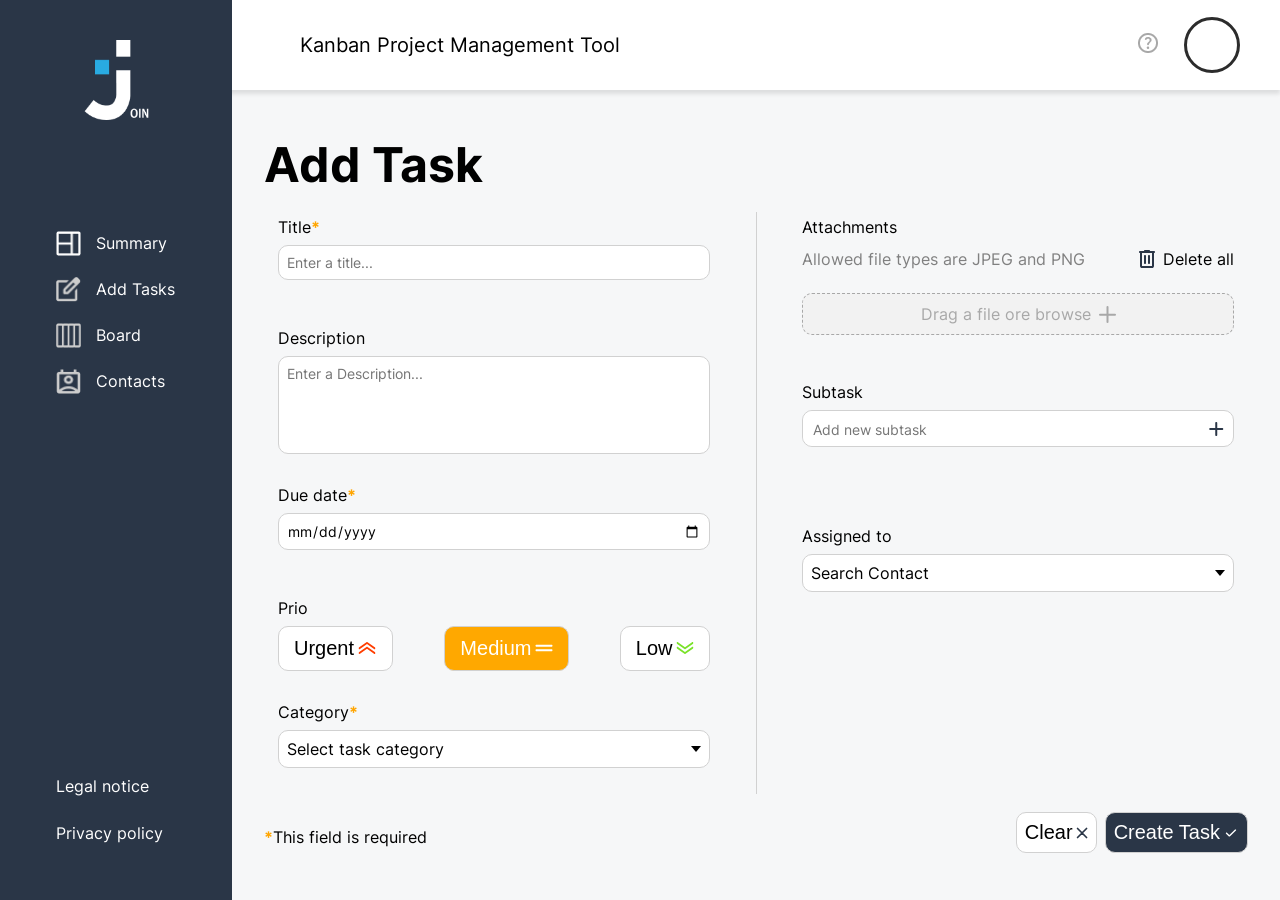
==== commit 3a68b6aa: "added to extern legal and privacy a button to come back to login" ====
--- a/addTask.html
+++ b/addTask.html
@@ -12,6 +12,7 @@
     <link rel="stylesheet" href="./CSS/topbar.css">
     <link rel="stylesheet" href="./CSS/legalPrivacy.css">
     <link rel="stylesheet" href="./CSS/uploadImage.css">
+    <link rel="stylesheet" href="./CSS/help.css">
 </head>
 <body onload="onloadFunction()">
     <section id="imageModal" class="image-modal">
--- a/CSS/help.css
+++ b/CSS/help.css
@@ -0,0 +1,3 @@
+.intern-display-none {
+    display: none;
+}
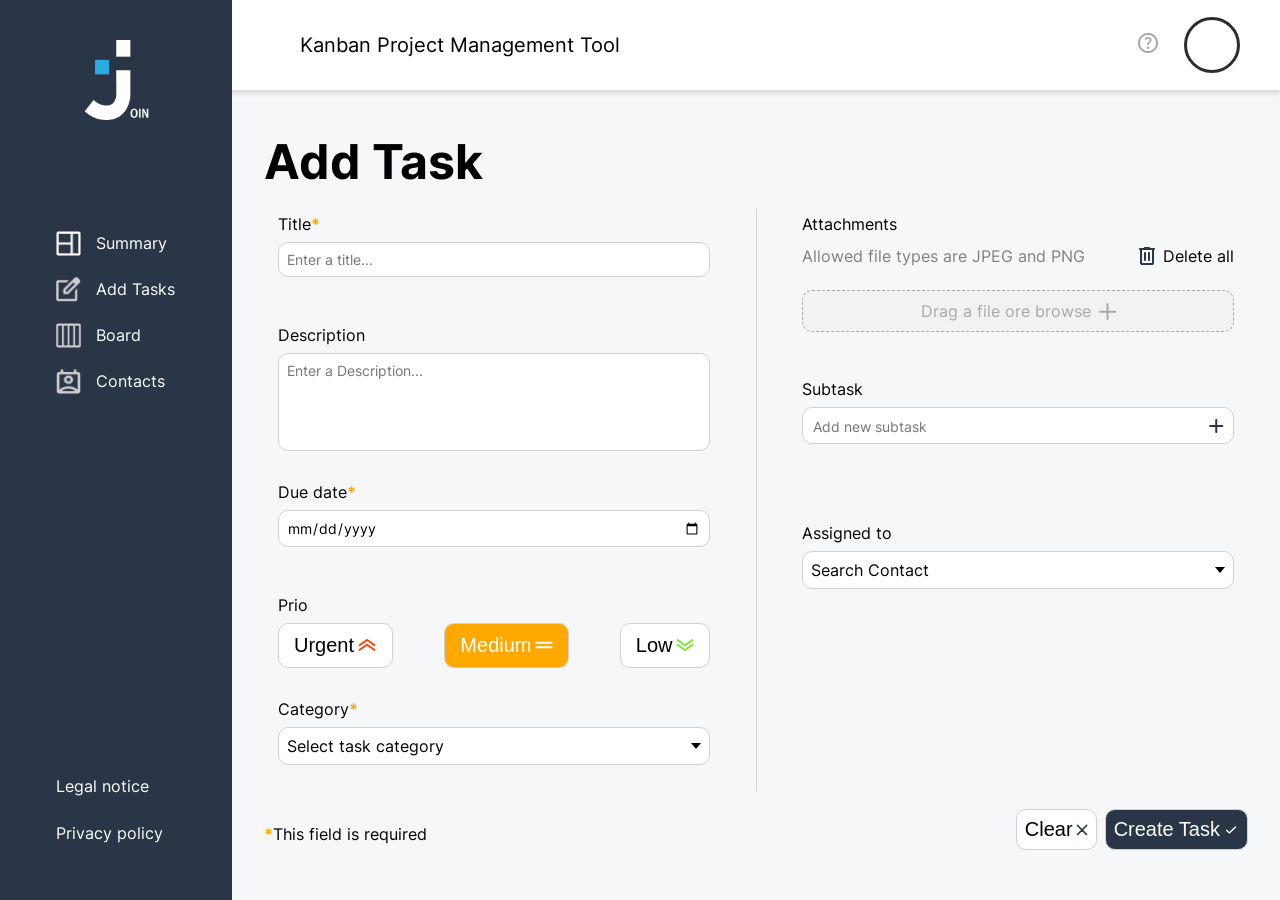
==== commit 7fddf46a: "UI fixes" ====
--- a/addTask.html
+++ b/addTask.html
@@ -183,7 +183,7 @@
                                 </section>
                                 <div class="subtask-container" id="subtasksContainer"></div>
                             </fieldset>
-                            <fieldset class="inputs-flex">
+                            <fieldset class="inputs-flex margin-bottom-32">
                                 <label>Assigned to</label>
                                 <div class="drop-down pointer">
                                     <div class="select">
--- a/CSS/addTask.css
+++ b/CSS/addTask.css
@@ -43,16 +43,17 @@
     height: 100vh;
     width: calc(100vw - 232px);
     margin-left: 232px;
-    overflow: hidden;
 }
 
 .parent-container {
     box-sizing: border-box;
     background-color: #F6F7F8;
-    height: calc(100% + 40px);
-    display: flex;
-    justify-content: center;
-    align-items: center;
+    height: 100%;
+    display: flex;
+    justify-content: center;
+    align-items: center;
+    overflow-y: auto;
+    padding-top: 90px;
 }
 
 .main-container-task {
@@ -296,8 +297,8 @@
     display: none;
     transition: 0.5s;
     z-index: 1;
-    overflow-y: auto;
     max-height: 164px;
+    overflow: auto;
 }
 
 .selectClicked {
@@ -389,7 +390,7 @@
 .name-initial {
     display: flex;
     align-items: center;
-    gap: 4px;
+    gap: 8px;
     margin-top: 2px;
     margin-bottom: 2px;
 }
@@ -528,6 +529,10 @@
 
 fieldset {
     border: none;
+}
+
+.margin-bottom-32 {
+    padding-bottom: 32px;
 }
 
 @media(max-width: 1680px) {
--- a/CSS/responsiveAddTask.css
+++ b/CSS/responsiveAddTask.css
@@ -20,7 +20,7 @@
 
 @media (max-width: 1024px) {
     .parent-container {
-        width: 100vw;
+        width: 100%;
         height: 100vh;
     }
 
@@ -31,12 +31,13 @@
     .content-container {
         width: 100%;
         margin: unset;
+        min-height: 960px;
     }
 }
 
 @media (max-height: 1024px) {
     .parent-container {
-        height: calc(100% + 96px);
+        height: 100%;
     }
 }
 
@@ -50,13 +51,13 @@
         justify-content: flex-start;
         height: calc(100vh - 54%);
         overflow-x: scroll;
-        padding: 0 8px;
+        padding: 0px;
         margin: unset;
         width: 100%;
     }
 
     .main-container-task {
-        margin: 16px 8px;
+        margin: 0px;
         height: 80vh;
         gap: 0px;
     }
@@ -72,7 +73,7 @@
 
     .button-end-process-container {
         position: fixed;
-        bottom: 10%;
+        bottom: 9%;
         padding-left: 12px;
         padding-right: 12px;
         background-color: #F6F7F8;
@@ -114,4 +115,8 @@
     .main-container-task {
         margin-left: 0px;
     }
-}+    .content-container {
+        min-height: 1px;
+    }
+}
+
--- a/CSS/bluebar.css
+++ b/CSS/bluebar.css
@@ -37,8 +37,19 @@
     flex-direction: column;
 }
 
-
-.menu-tool {
+.menu-tool,
+.menu-tool-text,
+.menu-tool-privacy-legal {
+    color: white;
+    box-sizing: border-box;
+    display: flex;
+    gap: 15px;
+    align-items: center;
+    height: 46px;
+    text-decoration: none;
+}
+
+.menu-tool-text {
     color: white;
     box-sizing: border-box;
     display: flex;
@@ -100,6 +111,10 @@
     display: none;
 }
 
+.menu-tool-privacy-legal {
+    display: none;
+}
+
 @media (max-width: 1024px) {
     .join-icon {
         display: none;
@@ -108,8 +123,8 @@
     .tools-container {
         padding-top: unset;
         justify-content: center;
-        width: 100vw;
-        height: 10%;
+        width: 100%;
+        height: 64px;
         position: fixed;
         bottom: 0;
         font-size: 14px;
@@ -130,14 +145,45 @@
         align-items: center;
     }
 
+    .extern-footer {
+        display: flex;
+        justify-content: space-between;
+        width: 100%;
+        margin: 0px 8px;
+        padding: 8px 0px;
+    }
+
     .menu-tool {
         flex-direction: column;
+        justify-content: center;
+        align-items: center;
+        gap: 2px;
+        height: 100%;
+        font-size: clamp(0.875rem, 0.75rem + 0.4vi, 1rem);
+        width: 96px;
+        border-radius: 20px;
+    }
+
+    .menu-tool-privacy-legal {
+        display: block;
+        display: flex;
         justify-content: center;
         align-items: center;
         gap: 8px;
         height: 90%;
         font-size: clamp(0.875rem, 0.75rem + 0.4vi, 1rem);
-        width: 86px;
+        width: 216px;
+        border-radius: 20px;
+    }
+
+    .menu-tool-text {
+        flex-direction: column;
+        justify-content: center;
+        align-items: center;
+        gap: 8px;
+        height: 90%;
+        font-size: clamp(0.875rem, 0.75rem + 0.4vi, 1rem);
+        width: 128px;
         border-radius: 20px;
     }
 
@@ -150,3 +196,30 @@
         padding-left: unset;
     }
 }
+
+@media (max-width: 600px) {
+    .tools-container {
+        height: 64px;
+        position: absolute;
+    }
+}
+
+@media (max-height: 500px) {
+    .join-icon {
+        margin-bottom: 8px;
+    }
+    .menu-img {
+        width: 20px;
+        height: 20px;
+    }
+    .menu-tool {
+        font-size: 14px;
+    }
+}
+
+@media (max-height: 400px) {
+    .join-icon {
+        display: none;
+    }
+}
+
--- a/CSS/topbar.css
+++ b/CSS/topbar.css
@@ -25,6 +25,12 @@
 .help-icon:hover {
     width: 38px;
     height: 38px;
+    cursor: pointer;
+}
+
+.menu-tool-text:hover {
+    width: 128x;
+    height: 48px;
     cursor: pointer;
 }
 
@@ -64,7 +70,7 @@
     flex-direction: column;
     gap: 20px;
     background-color: #2A3647;
-    padding: 8px;
+    padding: 14px;
     border-top-left-radius: 20px;
     border-bottom-left-radius: 20px;
     border-bottom-right-radius: 20px;
@@ -91,7 +97,7 @@
     .header-container {
         height: 10%;
         padding-left: 20px;
-        width: 100vw;
+        width: 100%;
         position: fixed;
         top: 0;
         z-index: 998;
@@ -110,6 +116,18 @@
     }
 }
 
+@media (max-width: 600px) {
+    .header-container {
+        height: 64px;
+    }
+}
+
+@media (max-height: 600px) {
+    .header-container {
+        height: 64px;
+    }
+}
+
 @media (max-width: 550px) {
     .user-initials-container {
         width: 30px;
--- a/CSS/legalPrivacy.css
+++ b/CSS/legalPrivacy.css
@@ -78,6 +78,10 @@
     font-weight: 700;
 }
 
+.width-1400 {
+    width: 1400px;
+}
+
 .guide-text {
     font-size: 16px;
     font-weight: 400;
@@ -102,14 +106,13 @@
     height: calc(100vh - 10%);
     display: flex;
     justify-content: center;
-    overflow: auto;
 }
 
 .scroll-imprint {
     height: calc(100vh - 10%);
     display: flex;
     justify-content: center;
-    overflow: auto;
+    width: 1400px;
 }
 
 .content-container-legal {
@@ -118,7 +121,6 @@
     margin-left: 232px;
     display: flex;
     align-items: flex-end;
-    justify-content: center;
 }
 
 .legal-policy-box {
@@ -175,13 +177,16 @@
 
 .content-privacy-policy {
     height: 100%;
-    overflow-x: auto;
     padding-right: 12px;
     padding-bottom: 64px;
 }
 
 .margin-bottom {
     margin-bottom: 24px;
+}
+
+.margin-bottom-128 {
+    margin-bottom: 128px;
 }
 
 .content-container-help {
@@ -192,14 +197,33 @@
     align-items: flex-end;
 }
 
+.color-background {
+    color: transparent;
+}
+
+@media (max-width: 1700px) {
+    .width-1400 {
+        width: 100%;
+    }
+}
+
+@media (max-width: 1600px) {
+    .scroll-imprint {
+        overflow: auto;
+    }
+    .scroll-help {
+        overflow: auto;
+    }
+}
+
 @media (max-width: 1024px) {
     .parent-container {
-        width: 100vw;
+        width: 100%;
     }
 
     .content-container-legal,
     .content-container-help {
-        width: 100vw;
+        width: 100%;
         margin-left: 0;
     }
 
@@ -210,17 +234,17 @@
     }
 
     .help-legal-privacy {
-        width: 100%;
-        padding: 0px;
+        padding: 0px 12px;
     }
 
     .help-legal-privacy-headline {
-        margin: 48px 32px 32px 0;
+        margin: 48px 0px 32px 0;
         height: unset;
+        gap: 0px;
     }
 
     .join-360 {
-        font-size: 38px;
+        font-size: 37px;
     }
 
     .text-help {
@@ -247,4 +271,12 @@
     .content-container-help {
         align-items: center;
     }
-}
+
+    .margin-bottom-128 {
+        height: 128px;
+    }
+
+    .height-128 {
+        height: 128px;
+    }
+}
--- a/CSS/uploadImage.css
+++ b/CSS/uploadImage.css
@@ -157,7 +157,6 @@
 }
 
 .image-name-text {
-    overflow: hidden;
     text-overflow: ellipsis;
     white-space: nowrap;
     width: 100%;
--- a/CSS/help.css
+++ b/CSS/help.css
@@ -1,3 +1,12 @@
 .intern-display-none {
     display: none;
+}
+
+@media (max-width: 1024px) {
+    .menu-tools-container {
+        flex-direction: row;
+        justify-content: space-evenly;
+        height: 100%;
+        align-items: center;
+    }
 }
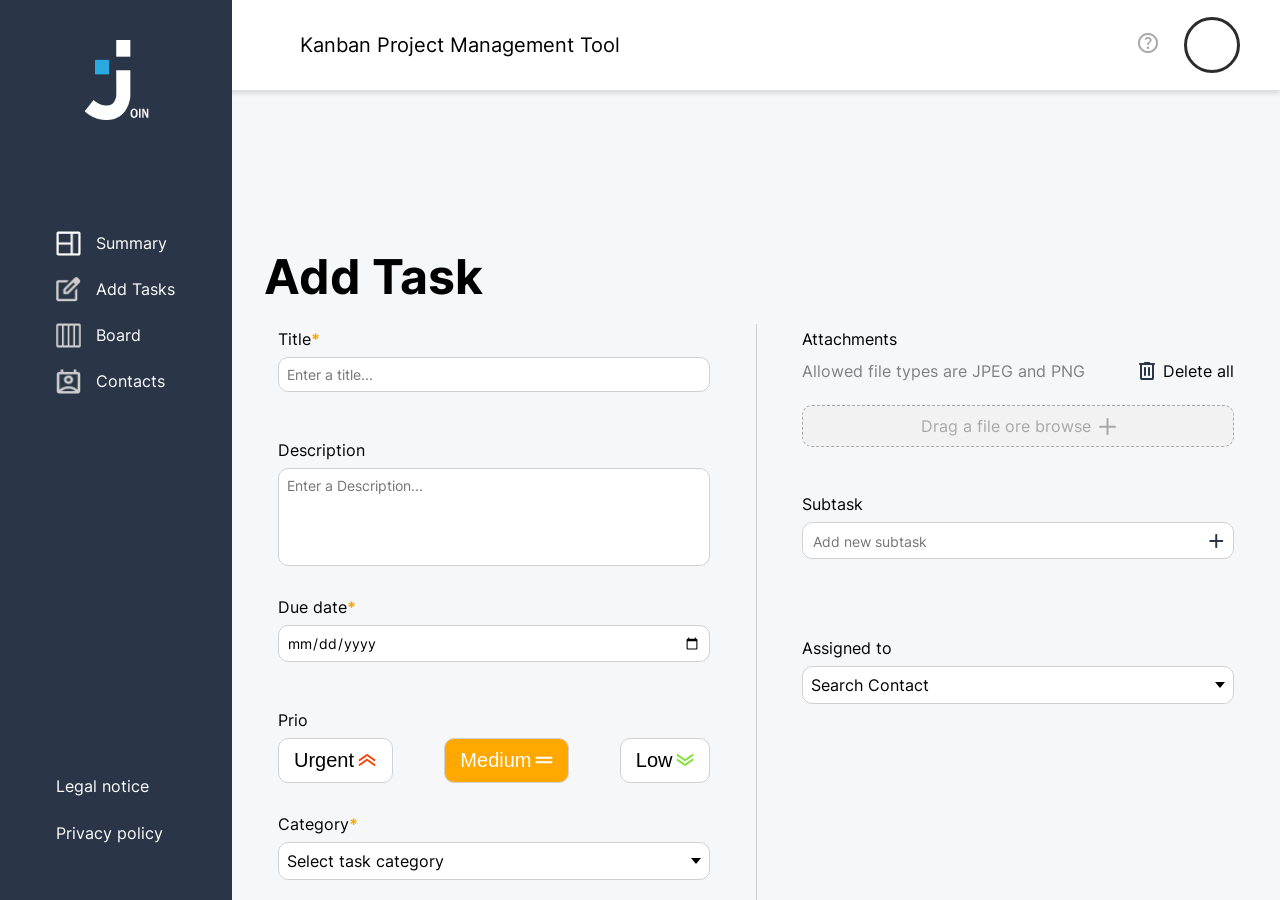
==== commit 32b01975: "signup img duplicate fix, addTask added on blur function for needet fields" ====
--- a/addTask.html
+++ b/addTask.html
@@ -52,7 +52,7 @@
                             <fieldset class="inputs-flex">
                                 <label>Title<b style="color: orange;">*</b></label>
                                 <input id="taskTitle" placeholder="Enter a title..." minlength="4"
-                                       class="task-input-field" onkeyup="clearTitleError()">
+                                       class="task-input-field" onblur="validateTitle()">
                                 <div id="correctTitle" class="correct-incorrect"></div>
                             </fieldset>
                             <fieldset class="inputs-flex">
@@ -63,7 +63,7 @@
                             </fieldset>
                             <fieldset class="inputs-flex">
                                 <label>Due date<b style="color: orange;">*</b></label>
-                                <input id="date" type="date" class="task-input-field date" onchange="clearDateError()">
+                                <input id="date" type="date" class="task-input-field date" onblur="validateDate()">
                                 <div id="correctDate" class="correct-incorrect"></div>
                             </fieldset>
                             <fieldset class="inputs-flex">
@@ -125,7 +125,7 @@
                             </fieldset>
                             <fieldset class="inputs-flex">
                                 <label>Category<b style="color: orange;">*</b></label>
-                                <div class="drop-down pointer">
+                                <div class="drop-down pointer" tabindex="0" onblur="validateCategory()">
                                     <div class="select" id="selectCategoryContainer">
                                         <span class="selected" id="selectCategory">Select task category</span>
                                         <div class="caret"></div>
--- a/CSS/addTask.css
+++ b/CSS/addTask.css
@@ -41,7 +41,7 @@
 
 .content-container {
     height: 100vh;
-    width: calc(100vw - 232px);
+    width: calc(100% - 232px);
     margin-left: 232px;
 }
 
@@ -543,5 +543,26 @@
     .button-end-process-container,
     .button-end-process-container-small {
         width: 100%; 
-    }   
+    }  
+    .parent-container {
+        padding-top: 320px;
+    } 
+}
+
+@media(max-width: 1024px) {
+    .parent-container {
+        padding-top: 440px;
+    }
+}
+
+@media(max-width: 900px) {
+    .parent-container {
+        padding-top: 0px;
+    }
+}
+
+@media(max-height: 450px) {
+    .parent-container {
+        padding-top: 64px;
+    }
 }
--- a/CSS/responsiveAddTask.css
+++ b/CSS/responsiveAddTask.css
@@ -31,7 +31,6 @@
     .content-container {
         width: 100%;
         margin: unset;
-        min-height: 960px;
     }
 }
 
@@ -100,7 +99,7 @@
     }
 
     .content-container {
-        height: auto;
+        min-height: 400px;
     }
 }
 
@@ -120,3 +119,15 @@
     }
 }
 
+@media (max-height: 680px) {
+    .button-end-process-container {
+        height: 104px;
+    }
+    .creat-and-close-buttons {
+        margin-bottom: 40px;
+    }
+    .margin-bottom-32 {
+        padding-bottom: 128px;
+    }
+}
+
--- a/CSS/bluebar.css
+++ b/CSS/bluebar.css
@@ -124,7 +124,7 @@
         padding-top: unset;
         justify-content: center;
         width: 100%;
-        height: 64px;
+        height: 10%;
         position: fixed;
         bottom: 0;
         font-size: 14px;
@@ -200,7 +200,6 @@
 @media (max-width: 600px) {
     .tools-container {
         height: 64px;
-        position: absolute;
     }
 }
 
--- a/CSS/legalPrivacy.css
+++ b/CSS/legalPrivacy.css
@@ -117,7 +117,7 @@
 
 .content-container-legal {
     height: 100vh;
-    width: calc(100vw - 232px);
+    width: calc(100% - 232px);
     margin-left: 232px;
     display: flex;
     align-items: flex-end;
@@ -191,7 +191,7 @@
 
 .content-container-help {
     height: 100vh;
-    width: calc(100vw - 232px);
+    width: calc(100% - 232px);
     margin-left: 232px;
     display: flex;
     align-items: flex-end;
@@ -264,7 +264,6 @@
     .scroll-imprint,
     .scroll-help {
         height: calc(100vh - 20%);
-        overflow-x: hidden;
     }
 
     .content-container-legal,
--- a/CSS/uploadImage.css
+++ b/CSS/uploadImage.css
@@ -161,6 +161,7 @@
     white-space: nowrap;
     width: 100%;
     margin: 0px;
+    overflow: hidden;
 }
 
 .image-modal {
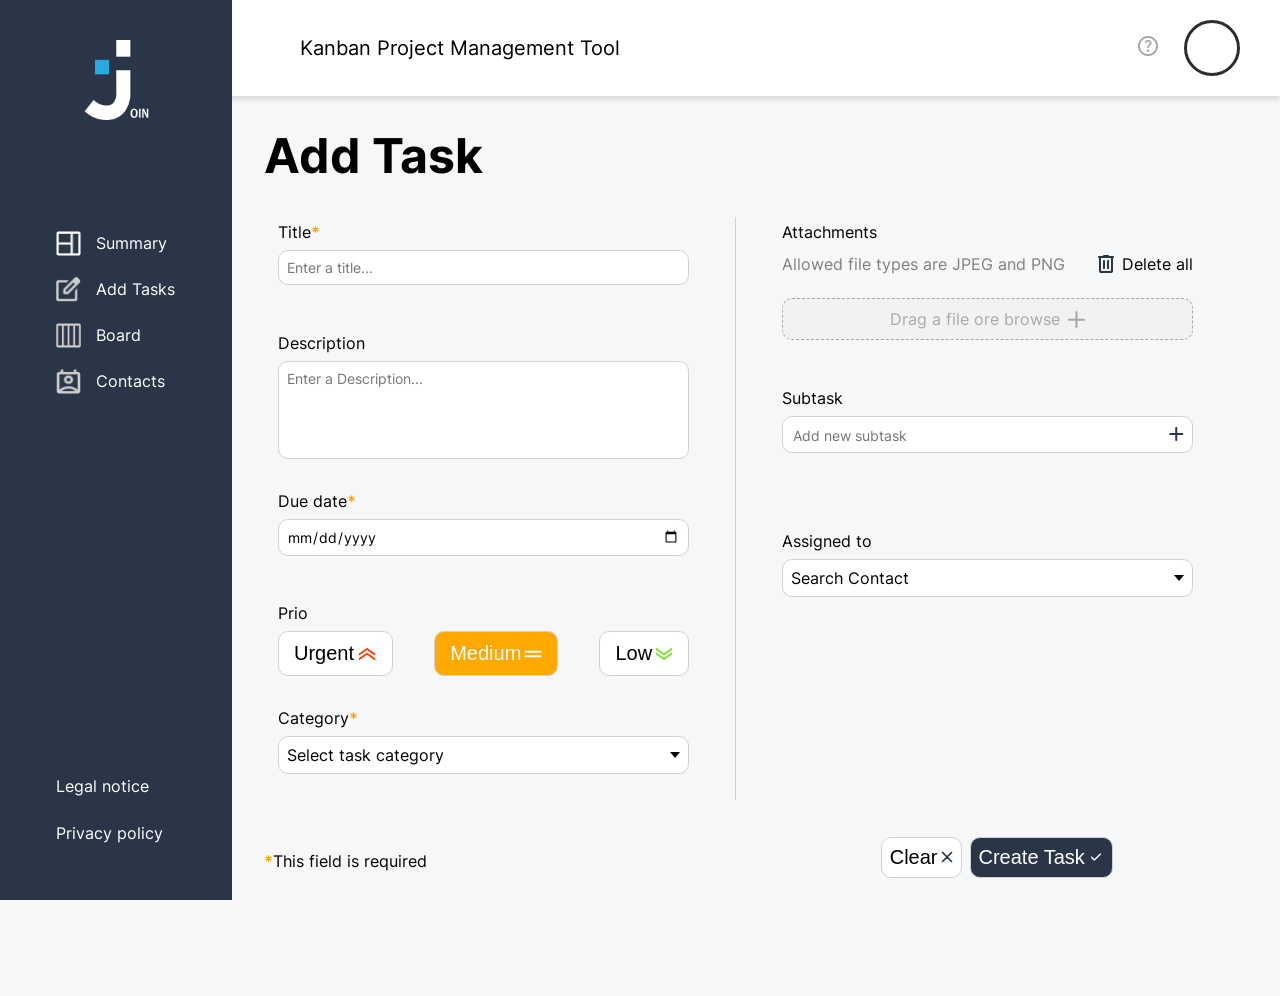
==== commit 46c5c3b3: "JS file fixes, no file is above 400 lines of code" ====
--- a/addTask.html
+++ b/addTask.html
@@ -218,12 +218,15 @@
     <footer class="tools-container" w3-include-html="./templates/bluebar.html"></footer>
 </body>
 <script src="./JS/storage.js"></script>
+<script src="./JS/storageHelp.js"></script>
 <script src="./JS/include.js"></script>
 <script src="./JS/logout.js"></script>
 <script src="./JS/topbar.js"></script>  
 <script src="./JS/addTaskEventlistener.js"></script>
 <script src="./JS/addTask.js"></script>
+<script src="./JS/addTaskHelp.js"></script>
 <script src="./JS/addTaskHtml.js"></script>
 <script src="./JS/summary.js"></script>
 <script src="./JS/uploadImage.js"></script>
+<script src="./JS/uploadImageHelp.js"></script>
 </html>
--- a/CSS/addTask.css
+++ b/CSS/addTask.css
@@ -50,14 +50,11 @@
     background-color: #F6F7F8;
     height: 100%;
     display: flex;
-    justify-content: center;
-    align-items: center;
-    overflow-y: auto;
-    padding-top: 90px;
+    margin-top: 96px;
 }
 
 .main-container-task {
-    width: 100%;
+    width: 1400px;
     display: flex;
     flex-direction: column;
     align-items: flex-start;
@@ -87,8 +84,8 @@
 }
 
 .aot-task-container {
-    width: 1400px;
-    height: 15%;
+    width: 100%;
+    height: 10%;
     display: flex;
     align-items: center;
 }
@@ -107,7 +104,7 @@
 .main-container-task-one-two-small {
     display: flex;
     gap: 32px;
-    width: 1400px;
+    width: 100%;
 }
 
 .button-end-process-container,
@@ -117,7 +114,7 @@
     display: flex;
     align-items: center;
     justify-content: space-between;
-    width: 1400px;
+    width: 100%;
 }
 
 .add-task-set-up-one-container {
@@ -166,7 +163,6 @@
     width: 100%;
     display: flex;
     justify-content: space-between;
-    flex-wrap: wrap;
 }
 
 .button-prio {
@@ -291,7 +287,7 @@
     border-radius: 10px;
     color: rgb(0, 0, 0);
     position: absolute;
-    top: 2.43em;
+    top: 32px;
     width: 100%;
     background-color: rgb(255, 255, 255);
     display: none;
@@ -395,6 +391,11 @@
     margin-bottom: 2px;
 }
 
+.contact-name-max-width {
+    max-width: 160px;
+    overflow: hidden;
+}
+
 .contact-boarder,
 .contact-boarder-edittask {
     margin-bottom: 2px;
@@ -453,7 +454,10 @@
 .bubble-initial {
     width: 30px;
     height: 30px;
-    border-radius: 16px;
+    min-width: 30px;
+    max-width: 30px;
+    flex: 0 0 30px;
+    border-radius: 50%;
     display: flex;
     justify-content: center;
     align-items: center;
@@ -467,7 +471,10 @@
 
 .assigned-contacts-container {
     display: flex;
+    flex-direction: initial;
     gap: 8px;
+    overflow: auto;
+    height: 80px;
 }
 
 .subtask-Txt .delete-edit {
@@ -544,15 +551,6 @@
     .button-end-process-container-small {
         width: 100%; 
     }  
-    .parent-container {
-        padding-top: 320px;
-    } 
-}
-
-@media(max-width: 1024px) {
-    .parent-container {
-        padding-top: 440px;
-    }
 }
 
 @media(max-width: 900px) {
@@ -560,9 +558,3 @@
         padding-top: 0px;
     }
 }
-
-@media(max-height: 450px) {
-    .parent-container {
-        padding-top: 64px;
-    }
-}
--- a/CSS/responsiveAddTask.css
+++ b/CSS/responsiveAddTask.css
@@ -1,7 +1,16 @@
+@media(max-width: 1800px) {
+    .main-container-task {
+        width: 90%;
+    }
+    .aot-task-container {
+        width: 90%;
+    }
+    .button-end-process-container {
+        width: 90%;
+    }
+}
+
 @media(max-width: 1680px) {
-    .aot-task-container {
-        width: 100%;
-    }
     .main-container-task {
         margin: 16px 32px;
     }
@@ -18,10 +27,17 @@
     }
 }
 
+@media(max-width: 1100px) {
+    .button-prio {
+        padding: 8px 8px;
+    }
+}
+
 @media (max-width: 1024px) {
     .parent-container {
         width: 100%;
-        height: 100vh;
+        height: calc(100vh - 196px);
+        margin: unset;
     }
 
     .button-end-process-container {
@@ -31,15 +47,19 @@
     .content-container {
         width: 100%;
         margin: unset;
+        display: flex;
+        align-items: center;
     }
+
+    .main-container-task {
+        height: 880px;
+    }
+
+    .parent-container {
+        justify-content: center;
+    }
+
 }
-
-@media (max-height: 1024px) {
-    .parent-container {
-        height: 100%;
-    }
-}
-
 
 @media (max-width: 900px) {
     .main-container-task-one-two {
@@ -49,10 +69,22 @@
         flex-direction: column;
         justify-content: flex-start;
         height: calc(100vh - 54%);
-        overflow-x: scroll;
         padding: 0px;
         margin: unset;
         width: 100%;
+    }
+
+    .margin-bottom-32 {
+        padding-bottom: 128px;
+        margin-bottom: 128px;
+    }
+
+    .main-container-task {
+        height: 100%;
+    }
+
+    .parent-container {
+        align-items: center;
     }
 
     .main-container-task {
@@ -72,12 +104,13 @@
 
     .button-end-process-container {
         position: fixed;
-        bottom: 9%;
+        bottom: 96px;
         padding-left: 12px;
         padding-right: 12px;
         background-color: #F6F7F8;
         margin: unset;
         flex-direction: column;
+        height: 64px;
     }
 
     .add-task-set-up-one-container,
@@ -106,7 +139,6 @@
 @media(max-width: 531px) {
     .button-prio-width {
         justify-content: space-evenly;
-        margin: 1px;
     }
 }
 
@@ -119,15 +151,24 @@
     }
 }
 
+@media (max-width: 600px) {
+    .parent-container {
+        height: calc(100vh - 160px);
+    }
+    .button-end-process-container {
+        bottom: 80px;
+    }
+    .button-prio {
+        min-width: 40px;
+    }
+}
+
 @media (max-height: 680px) {
     .button-end-process-container {
-        height: 104px;
+        height: 64px;
     }
     .creat-and-close-buttons {
         margin-bottom: 40px;
     }
-    .margin-bottom-32 {
-        padding-bottom: 128px;
-    }
 }
 
--- a/CSS/bluebar.css
+++ b/CSS/bluebar.css
@@ -124,7 +124,7 @@
         padding-top: unset;
         justify-content: center;
         width: 100%;
-        height: 10%;
+        height: 96px;
         position: fixed;
         bottom: 0;
         font-size: 14px;
@@ -199,7 +199,7 @@
 
 @media (max-width: 600px) {
     .tools-container {
-        height: 64px;
+        height: 80px;
     }
 }
 
--- a/CSS/topbar.css
+++ b/CSS/topbar.css
@@ -8,7 +8,7 @@
     position: fixed;
     box-sizing: border-box;
     width: 100%;
-    height: 10%;
+    height: 96px;
     display: flex;
     justify-content: space-between;
     align-items: center;
@@ -95,7 +95,6 @@
 
 @media (max-width: 1024px) {
     .header-container {
-        height: 10%;
         padding-left: 20px;
         width: 100%;
         position: fixed;
@@ -118,13 +117,7 @@
 
 @media (max-width: 600px) {
     .header-container {
-        height: 64px;
-    }
-}
-
-@media (max-height: 600px) {
-    .header-container {
-        height: 64px;
+        height: 80px;
     }
 }
 
--- a/CSS/legalPrivacy.css
+++ b/CSS/legalPrivacy.css
@@ -109,7 +109,7 @@
 }
 
 .scroll-imprint {
-    height: calc(100vh - 10%);
+    height: calc(100vh - 96px);
     display: flex;
     justify-content: center;
     width: 1400px;
@@ -263,7 +263,7 @@
 
     .scroll-imprint,
     .scroll-help {
-        height: calc(100vh - 20%);
+        height: calc(100vh - 196px);
     }
 
     .content-container-legal,
@@ -279,3 +279,11 @@
         height: 128px;
     }
 }
+
+@media (max-width: 1024px) {    
+    .scroll-imprint,
+    .scroll-help {
+        height: calc(100vh - 160px);
+    }
+
+}
--- a/CSS/uploadImage.css
+++ b/CSS/uploadImage.css
@@ -175,8 +175,8 @@
 }
 
 .image-modal img {
-    max-width: 90%;
-    max-height: 90%;
+    max-width: 60%;
+    max-height: 60%;
 }
 
 #closeModal {
